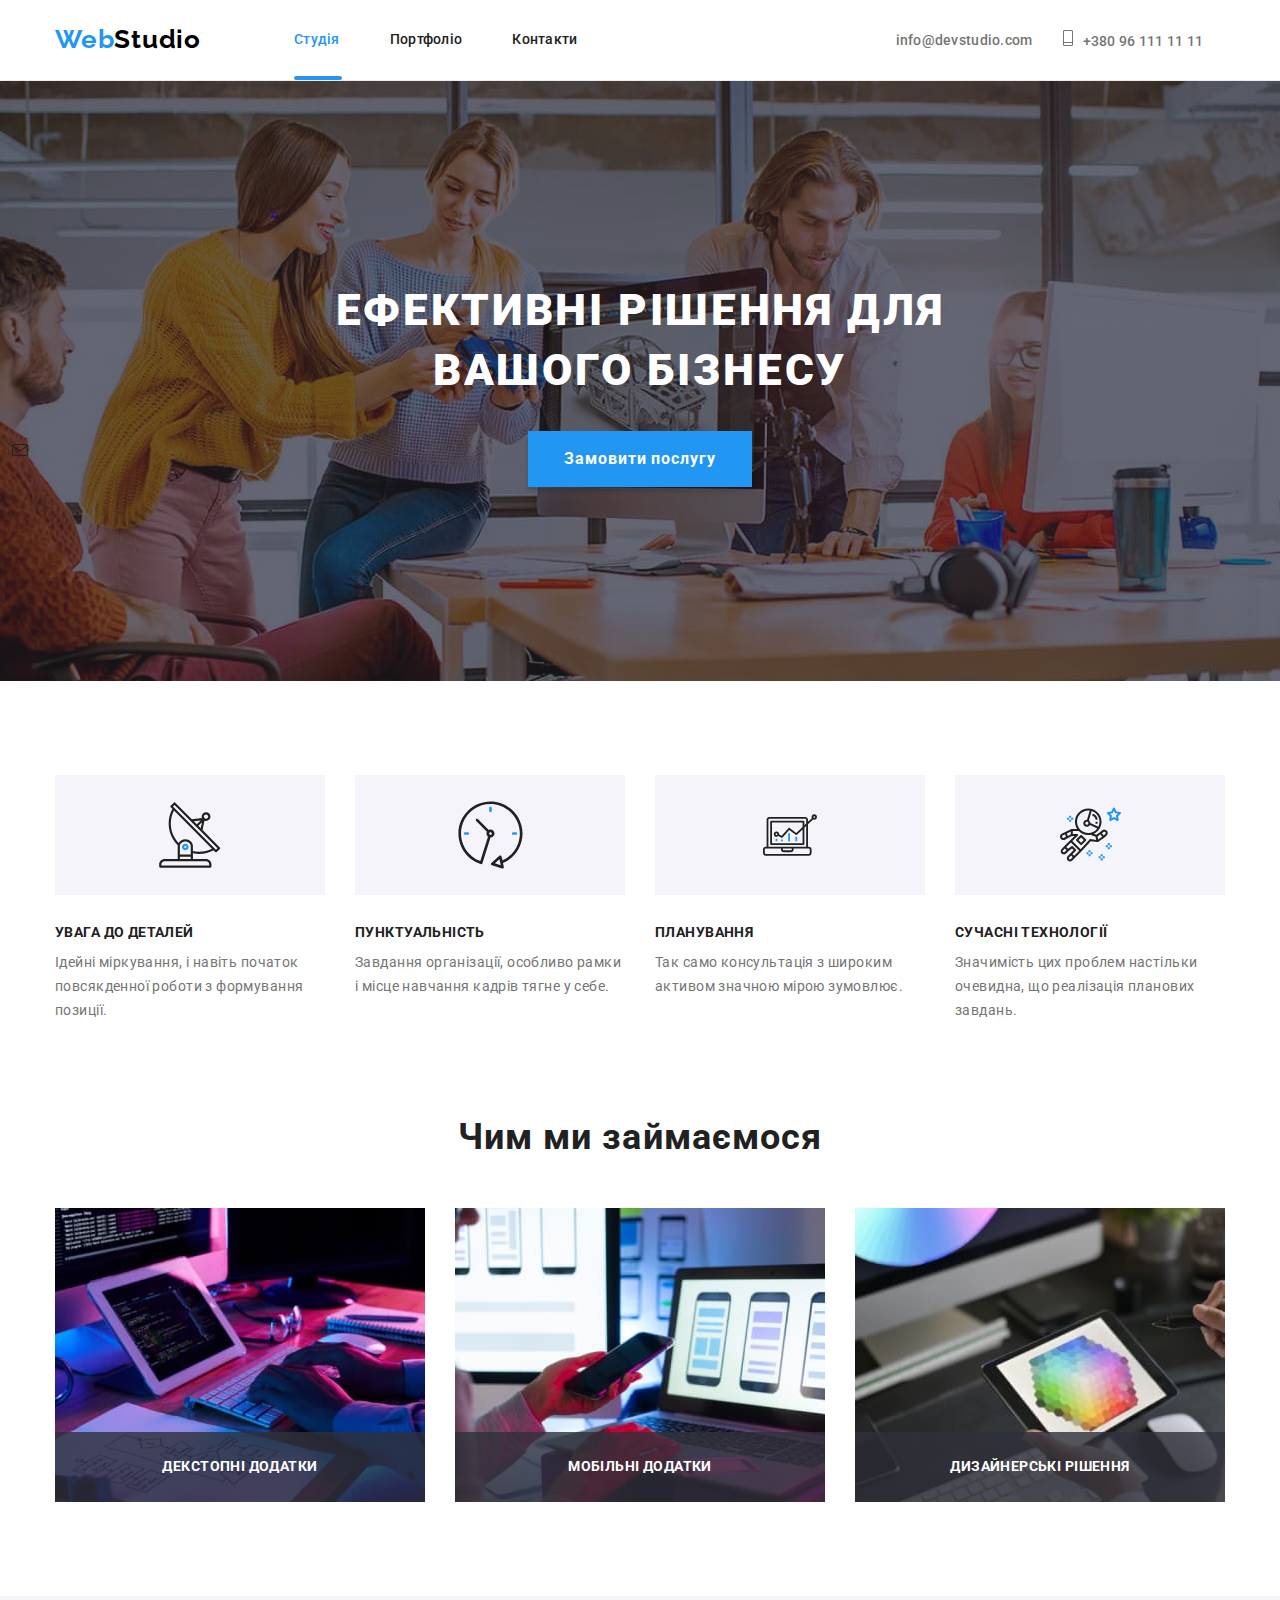
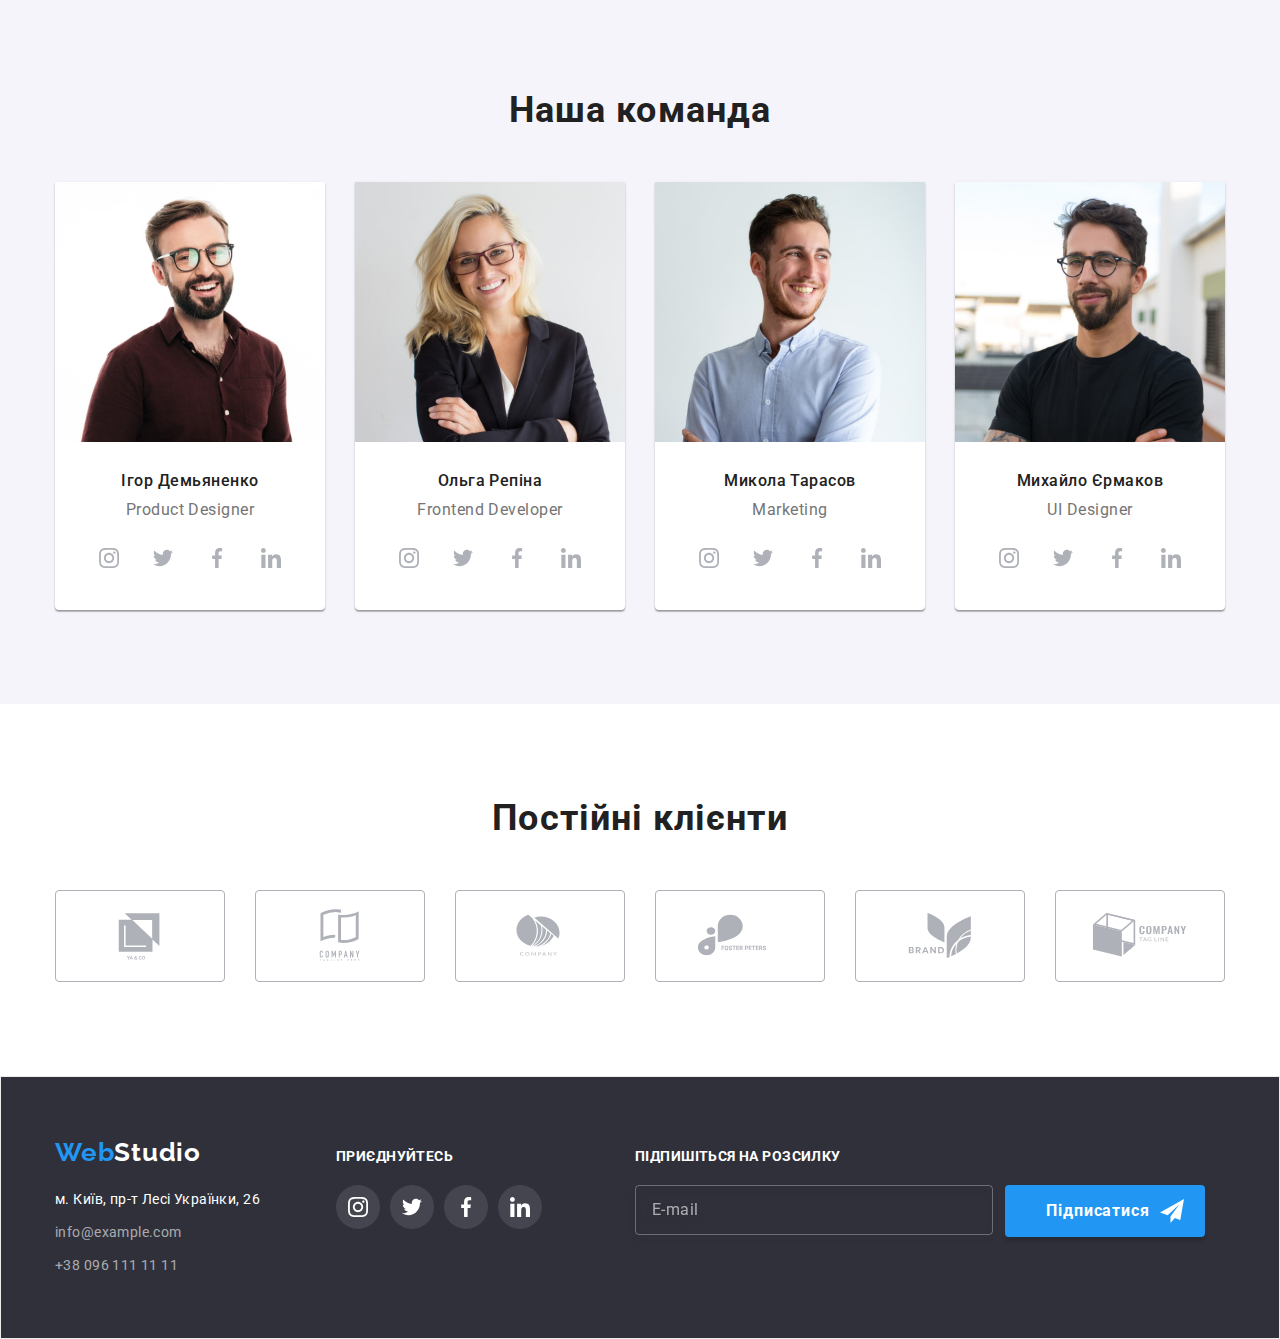
==== index.html @ 7e5fe86b "add" ====
<!DOCTYPE html>
<html lang="uk">
<head>
    <meta charset="UTF-8">
    <meta http-equiv="X-UA-Compatible" content="IE=edge">
    <meta name="viewport" content="width=>, initial-scale=1.0">
    <title>WebStudio</title>
    <link rel="preconnect" href="https://fonts.googleapis.com">
<link rel="preconnect" href="https://fonts.gstatic.com" crossorigin>
<link href="https://fonts.googleapis.com/css2?family=Raleway:wght@700&family=Roboto:wght@400;500;700;900&display=swap" rel="stylesheet">
<link rel="stylesheet" href="https://cdnjs.cloudflare.com/ajax/libs/modern-normalize/1.1.0/modern-normalize.min.css" />
<link rel="stylesheet" href="./css/styles.css" />
    
</head>
<body>
    <header class="page-header"> 
<div class="container flex">
    <nav class="header-nav">
<a class="logo link" href="" target="_blank" title="Головна сторінка"><span class="logo-type">Web</span>Studio</a>
 <ul class="site-nav list">
     <li class="site-nav-item "><a class="element link current up-text" href="./index.html">Студія</a></li>
     <li class="site-nav-item"><a class="menu-link link" href="./portfolio.html">Портфоліо</a></li>
     <li><a class="menu-item link" href="./contacts.html">Контакти</a></li>
 </ul>
 </nav>
 <ul class="auth-nav flex list">
<li><a class="e-mail link" href="malito:info@devstudio.com"><svg class="email-icon" width="16px" height="12px"><use href="./images/icons.svg#icon-envelope"></use></svg>info@devstudio.com</a></li>
<li><a class="tel link" href="+380961111111"><svg class="tel-icon" width="10px" height="16px"><use href="./images/icons.svg#icon-tel"></use></svg>+380 96 111 11 11</a></li>
 </ul>
 </div>
</header>
<main> 
    <section class="hero section">
    <div class="container">
        <h1 class="hero-title">Ефективні рішення для <br>вашого бізнесу</h1>
    <button data-modal-open class="hero-btn list" type="button" > Замовити послугу</button>
    </div>
</section>
<section class="section">
    <div class="container">
    <h2 class="visually-hidden">Переваги</h2>
<ul class="benefits list">
    <li class="benefits-item">
        <div class="box-icon"> 
            <svg class="antenna-icon" width="65.32px" height="70px"><use href="./images/icons.svg#icon-antenna"></use></svg>
        </div>
        <h3 class="list-title">Увага до деталей</h3>
        <p class="list-item">Ідейні міркування, і навіть початок повсякденної роботи з формування позиції.</p>
    </li>
    <li class="benefits-item">
        <div class="box-icon">
            <svg class="clock-icon" width="67px" height="70px"><use href="./images/icons.svg#icon-clock"></use></svg>
        </div>
        <h3 class="list-title">Пунктуальність</h3> 
        <p  class="list-item">Завдання організації, особливо рамки і місце навчання кадрів тягне у себе.</p>
    </li>
    <li class="benefits-item">
        <div class="box-icon">
            <svg class="diagram-icon" width="70px" height="54px"><use href="./images/icons.svg#icon-diagram"></use></svg>
        </div>
        <h3 class="list-title">Планування</h3>
        <p  class="list-item">Так само консультація з широким активом значною мірою зумовлює.</p>
    </li>
    <li class="benefits-item"> 
        <div class="box-icon">
            <svg class="icon-astronaut" width="71px" height="61px" ><use href="./images/icons.svg#icon-astronaut"></use></svg>
        </div>
        <h3 class="list-title">Сучасні технології</h3>
        <p  class="list-item">Значимість цих проблем настільки очевидна, що реалізація планових завдань.</p>
    </li>
</ul>
    </div>
</section>
<section class="section padding">
    <div class="container">
    <h2 class="photo-title">Чим ми займаємося</h2>
    <ul class="photo list">
           <li class="photo-item"><img  width="370" src="images/image1.jpg" alt="Робочий стіл" height="294">
        <div class="photo-box"><p class="photo-text">ДЕКСТОПНІ ДОДАТКИ</p></div>
        </li>
           <li class="photo-item"><img  width="370" src="images/image2.jpg" alt="Робочий стіл" height="294">
        <div class="photo-box"><p class="photo-text">МОБІЛЬНІ ДОДАТКИ</p></div>
        </li> 
           <li class="photo-item"><img  width="370" src="images/image3.jpg" alt="Робочий стіл" height="294">
        <div class="photo-box"><p class="photo-text">ДИЗАЙНЕРСЬКІ РІШЕННЯ</p></div>
        </li>
    </ul>
    </div>
</section>
<section class="section workers">
    <div class="container ">
  <h2 class="section-title">Наша команда</h2>
  <ul class="workers list">
   <li class="team-item">
        <div class="team"><img src="images/worker1.jpg" alt="Наш працівник" width="270" height="260">
        <div class="about-workers"><h3 class="item-title">Ігор Демьяненко</h3>
        <p class="item-text">Product Designer</p>
        <ul class="workers-soc list">
            <li><a href="" class="worker-link link"><svg class="worker-icon" width="20px" height="20px">
                <use href="./images/icons.svg#icon-instagram"></use></svg></a></li>
            <li><a href="" class="worker-link link"> <svg class="worker-icon" width="20px" height="20px">
                <use href="./images/icons.svg#icon-twitter"></use></svg></a></li>
            <li><a href="" class="worker-link link"><svg class="worker-icon" width="20px" height="20px"><use href="./images/icons.svg#icon-facebook"></use></svg></a></li>
            <li><a href="" class="worker-link link"><svg class="worker-icon" width="20px" height="20px">
                <use href="./images/icons.svg#icon-linkedin"></use></svg></a></li>
        </ul>
    </div>
    </div>
    </li>
    <li class="team-item"><div class="team">
        <img src="images/worker2.jpg" alt="Наш працівник" width="270" height="260">
        <div class="about-workers"><h3 class="item-title">Ольга Репіна</h3>
        <p class="item-text">Frontend Developer</p>
         <ul class="workers-soc list ">
            <li><a href="" class="worker-link link"><svg class="worker-icon" width="20px" height="20px"><use href="./images/icons.svg#icon-instagram"></use></svg></a></li>
            <li><a href="" class="worker-link link"><svg class="worker-icon" width="20px" height="20px"><use href="./images/icons.svg#icon-twitter"></use></svg></a></li>
            <li><a href="" class="worker-link link"> <svg class="worker-icon" width="20px" height="20px">
                <use href="./images/icons.svg#icon-facebook"></use></svg></a></li>
            <li><a href="" class="worker-link link"><svg class="worker-icon" width="20px" height="20px"><use href="./images/icons.svg#icon-linkedin"></use></svg></a></li>
         </ul>
     </div>
    </div>
    </li>
    <li class="team-item"><div class="team">
        <img src="images/worker3.jpg" alt="Наш працівник" width="270" height="260">
       <div class="about-workers"><h3 class="item-title">Микола Тарасов</h3>
        <p class="item-text">Marketing</p>
        <ul class="workers-soc list">
            <li><a href="" class="worker-link link"><svg class="worker-icon" width="20px" height="20px">
                <use href="./images/icons.svg#icon-instagram"></use></svg></a></li>
            <li><a href="" class="worker-link link"> <svg class="worker-icon" width="20px" height="20px">
                <use href="./images/icons.svg#icon-twitter"></use></svg></a></li>
            <li><a href="" class="worker-link link"> <svg class="worker-icon" width="20px" height="20px">
                <use href="./images/icons.svg#icon-facebook"></use></svg></a></li>
            <li><a href=""  class="worker-link link"><svg class="worker-icon" width="20px" height="20px">
                <use href="./images/icons.svg#icon-linkedin"></use></svg></a></li>
        </ul>
      </div>
    </div>
    </li>
    <li class="team-item"><div class="team">
        <img src="images/worker4.jpg" alt="Наш працівник" width="270" height="260">
       <div class="about-workers"><h3 class="item-title">Михайло Єрмаков</h3>
        <p class="item-text">UI Designer</p>
        <ul class="workers-soc list">
            <li><a href="" class="worker-link link"><svg class="worker-icon" width="20px" height="20px">
                <use href="./images/icons.svg#icon-instagram"></use></svg></a></li>
            <li><a href="" class="worker-link link"> <svg class="worker-icon" width="20px" height="20px">
                <use href="./images/icons.svg#icon-twitter"></use></svg></a></li>
            <li><a href="" class="worker-link link"><svg class="worker-icon" width="20px" height="20px">
                <use href="./images/icons.svg#icon-facebook"></use></svg></a></li>
            <li><a href="" class="worker-link link"><svg class="worker-icon" width="20px" height="20px">
                <use href="./images/icons.svg#icon-linkedin"></use></svg></a></li>
        </ul>
     </div>
    </div>
    </li>
  </ul>
    </div>
</section>
<section class="section">
    <div class="container">
<h2 class="section-title">Постійні клієнти</h2>
<ul class="clients list">
    <li class="clients-box"><a class="clients-link" href=""><svg class="clients-icon" width="106px" height="60px"><use href="./images/icons.svg#icon-company1"></use></svg></a></li>
    <li class="clients-box"><a class="clients-link" href=""><svg class="clients-icon" width="106px" height="60px"><use href="./images/icons.svg#icon-company2"></use></svg></a></li>
    <li class="clients-box"><a class="clients-link" href=""><svg class="clients-icon" width="106px" height="60px"><use href="./images/icons.svg#icon-company3"></use></svg></a></li>
    <li class="clients-box"><a class="clients-link" href=""><svg class="clients-icon" width="106px" height="60px"><use href="./images/icons.svg#icon-company4"></use></svg></a></li>
    <li class="clients-box"><a class="clients-link" href=""><svg class="clients-icon" width="106px" height="60px"><use href="./images/icons.svg#icon-company5"></use></svg></a></li>
    <li class="clients-box"><a class="clients-link" href=""><svg class="clients-icon" width="106px" height="60px"><use href="./images/icons.svg#icon-company6"></use></svg></a></li>
</ul>
    </div>
</section>
</main>
<footer class="sidebar"><div class="footer-box flex container">
    <div class=" box">
       <a class="footer-logo link" href="" title="Головна сторінка" ><span class="logo-part">Web</span>Studio</a>
        <address>
        <ul class="list">
            <li><a class="adress link" href="https://bit.ly/3pXMvUd" target="_blank" rel="noopener noreferrer">м. Київ, пр-т Лесі Українки, 26</a></li>
            <li><a class=" e-mail-footer link" href="mailto:info@devstudio.com">info@example.com</a> </li>
            <li><a class="tel-footer link" href="tel:+380961111111">+38 096 111 11 11</a> </li>
        </ul>
        </address>
</div>
<div class="soc-box">
  <h3 class="footer-title">ПРИЄДНУЙТЕСЬ</h3>
  <ul class="footer-soc list link" >
    <li>
        <a href="" class="soc-link">
            <svg class="soc-icon" width="20px" height="20px">
                <use href="./images/icons.svg#icon-instagram"></use>
            </svg>
        </a>
    </li>
    <li>
        <a href="" class="soc-link">
            <svg class="soc-icon" width="20px" height="20px">
                <use href="./images/icons.svg#icon-twitter"></use>
            </svg>
        </a>
    </li>
    <li>
        <a href="" class="soc-link">
            <svg class="soc-icon" width="20px" height="20px">
                <use href="./images/icons.svg#icon-facebook"></use>
            </svg>
        </a>
    </li>
    <li>
        <a href="" class="soc-link">
            <svg class="soc-icon" width="20px" height="20px">
                <use href="./images/icons.svg#icon-linkedin"></use>
            </svg>
        </a>
    </li>
  </ul>
</div>
<div class="form-wrap">
    <h3 class="footer-title">
        ПІДПИШІТЬСЯ НА РОЗСИЛКУ</h3>
<form class="form-email"  autocomplete="off">
 <input type="email" class="input-email" name="email" placeholder="E-mail"/>
 <button type="submit" class="submit-btn">
       Підписатися
    <svg class="icon-send" width="24px" height="24px" >
        <use href="./images/icons.svg#icon-send"></use>
    </svg>
 </button>
</form>
</div>
</div>
</footer>
    <div class="backdrop is-hidden" data-modal>
    <div class="modal">
        <button  type="button" class="close-btn" data-modal-close>
            <svg class="close-icon" width="11px" height="11px">
                <use href="./images/icons.svg#icon-vector"></use>
            </svg>
        </button>
        <div class="modal-wrap">
      <h3 class="modal-title">Залиште свої дані, ми вам передзвонимо</h3>
      <form class="modal-form" autocomplete="off">
       <div class="modal-field">
        <label 
         for="name" 
         class="form-text">Ім'я</label>
         <div class="input-wrap">
        <input 
         class="input-item" 
         type="text" 
         name="name" 
         id="name"/>
        <svg class="person-icon" width="18px" height="18px"><use href="./images/icons.svg#icon-person"></use></svg>
        </div>
    </div>

        <div class="modal-field">
        <label 
         for="tel" 
         class="form-text">Телефон</label>
        <div class="input-wrap">
        <input 
         class="input-item" 
         type="tel" 
         name="tel" 
         id="tel"/>
        <svg class="phone-icon" width="18px" height="18px">
            <use href="./images/icons.svg#icon-phone"></use>
        </svg>
        </div>
        </div>

        <div class="modal-field">
            <label for="email" class="form-text">Пошта</label>
            <div class="input-wrap">
                <input class="input-item" type="email" name="email" id="email"/>
            <svg class="email-icon" width="18px" height="18px">
                <use href="./images/icons.svg#icon-email"></use></svg></div>
            </div>
        <div class="modal-coment"><label class="form-text">Коментар<textarea  class="feedback" name="feedback" rows="10" placeholder="Введіть текст"></textarea></label></div>
       <div class="check-wrap">
        <input 
        type="checkbox" 
        name="policy" 
        id="policy" 
        class="checkbox visually-hidden" 
        value="true"/>
        <label 
        for="policy"
        class="policy-text"><span><svg class="check-icon" width="13px" height="10px"><use href="./images/icons.svg#icon-check"></use></svg></span>
        Погоджуюся з розсилкою та приймаю &nbsp;<a href="" class="check-ancor">Умови договору</a> 
        </label>
       </div>
       <div class="submit-wrap">
        <button type="submit" class="form-btn">Відправити</button></div>
    </form>
    </div>
    </div>
</div>
<script src="./js/modal.js"></script>
</body>
</html>
---- css/styles.css ----
:root {
    --first-title-color:#212121;
    --second-title-color: #FFFFFF;;
    --first-text-color: #757575;
    --second-text-color:rgba(255, 255, 255, 0.6);
    --first-btn-color: #212121;
    --second-btn-color: #FFFFFF;
    --accent-color: #2196F3;
    --first-background-color:#F5F4FA;
    --second-background-color:#2F303A;
    --card-set-gap: 30px;
    --soc-icon-color:#AFB1B8;
    --timing-function:cubic-bezier(0.4, 0, 0.2, 1);
}

p,
h1,
h2,
h3,
h4,
h5,
h6 {
    margin: 0;
}

ul {
    margin: 0;
    padding-left: 0;
}

body {
font-family: 'Roboto', sans-serif;
color:var(--first-text-color) ;
}  

img {
    display: block;
    max-width: 100%;
    height: auto;
}
 
.list {
    list-style: none;
}

.link {
    text-decoration: none;
}

.visually-hidden {
    position: absolute;
    width: 1px;
    height: 1px;
    margin: -1px;
    border: 0;
    padding: 0;
    white-space: nowrap;
    clip-path: inset(100%);
    clip: rect(0 0 0 0);
    overflow: hidden;
}

.container {
    max-width: 1200px;
    margin-right: auto;
    margin-left: auto;
    padding-right: 15px;
    padding-left: 15px;
}
 
.section {
    padding-top: 94px;
    padding-bottom: 94px;
}

.page-header {
    align-items: center;
    border-bottom: 1px solid #ECECEC;
}

.logo-type {
    font-family: 'Raleway' , sans-serif;
    font-weight: 700;
    font-size: 26px;
    line-height: 1.2;
    letter-spacing: 0.03em;
    color: var(--accent-color);

    margin-top: 24px;
    margin-bottom: 25px;
    width: 45px;
}
 
.logo {
    font-family: 'Raleway', sans-serif;
    font-weight: 700;
    font-size: 26px;
    line-height: 1.2;
    letter-spacing: 0.03em;
    color: #000000;

    margin-right: 93px;
}

.site-nav-item {
    margin-right: 50px;
    position: relative;
    transition: color 250ms var(--timing-function);
}

.menu-link, .element {
    font-weight: 500;
    font-size: 14px;
    line-height: 1.14;
    letter-spacing: 0.02em;
    color: var(--first-title-color);

    padding-top: 32px;
    padding-bottom: 32px;
    display: block;
} 

.menu-item {
    font-weight: 500;
    font-size: 14px;
    line-height: 1.14;
    letter-spacing: 0.02em;
    color: var(--first-title-color);
    
    padding-top: 32px;
    padding-bottom: 32px;
    display: block;

    transition: color 250ms var(--timing-function);
}
   
.up-text::after{
    content: '';
    display: block;
    width: 48px;
    height: 4px;
    background-color: var(--accent-color);
    border-radius: 2px;

    position: absolute;
    left: 0;
    bottom: 0;
}

.under-text::after {
    content: '';
    display: block;
    width: 78px;
    height: 4px;
    background-color: var(--accent-color);
    border-radius: 2px;

    position: absolute;
    left: 0;
    bottom: 0;
}

.flex, .header-nav {
   display: flex;
   align-items: center;
}

.tel {
    padding-top: 32px;
    padding-bottom: 32px;
    margin-left: 30px;
    transition: color 250ms var(--timing-function);
}

.e-mail {
    margin-left: 318px;
    padding-top: 32px;
    padding-bottom: 32px;
    transition: color 250ms var(--timing-function);
}

.email-icon, .tel-icon {
    fill: currentColor;
    margin-right: 10px;
    background-position: center;
    background-size: contain;
    transition: color 250ms var(--timing-function);
}

.element:hover,  .menu-link:hover, .menu-item:hover, .tel:hover, .e-mail:hover, .adress:hover, .button-item:hover, .e-mail-footer:hover,
.tel-footer:hover, .email-icon:hover, .tel-icon:hover {
    color: var(--accent-color);
}

.current {
    color: var(--accent-color);
}

.hero-btn:hover, .hero-btn:focus{
    background-color: #188CE8;
    color: var(--second-btn-color);
}

.element:focus,
.menu-link:focus, .menu-item:focus,
.tel:focus,
.e-mail:focus,
.adress:focus,
.e-mail-footer:focus, .tel-footer:focus, .email-icon:focus, .tel-icon:focus
{
    color: var(--accent-color);
}

.tel, .e-mail {
   font-style: normal;
   font-weight: 500;
   font-size: 14px;
   line-height: 1.14;
   letter-spacing: 0.02em;
   color: var(--first-text-color);
}

.hero {
    text-align: center;
    align-items: center;
    padding-top: 200px;
    padding-bottom: 200px;

    max-width: 1600px;
    height: 600px;
    margin-right: auto;
    margin-left: auto;

    background-color: rgba(47, 48, 58, 0.4);
    background-image: linear-gradient(rgba(47, 48, 58, 0.4), rgba(47, 48, 58, 0.4)), 
     url(../images/hero-image.jpg);
    max-width: 1600px;
    height: 600px;
    background-repeat: no-repeat;
    block-size: cover;
    background-position: center;
}

.hero-title { 
    font-weight: 900;
    font-size: 44px;
    line-height: 1.36;
    letter-spacing: 0.06em;
    text-transform: uppercase;
    color: var(--second-title-color);

    margin-top: 0;
    margin-bottom: 30px;
    margin-right: 0;
}

.hero-btn {
    font-family: inherit;
    background: var(--accent-color);
    font-weight: 700;
    font-size: 16px;
    line-height: 1.8;
    color: var(--second-btn-color);
    cursor: pointer;
    letter-spacing: 0.06em;

   border: 4px solid transparent;
   padding: 10px 32px;
   display: inline-block;
   min-width: 216px;
   min-height: 50px;
   box-shadow: 0px 4px 4px rgba(0, 0, 0, 0.15);

    transition:background-color, color 250ms var(--timing-function);
}   

.box-icon {
    width: 270px;
    height: 120px;
    background-color: var(--first-background-color);
    margin-bottom: 30px;
    display: flex;
    justify-content: center;
    align-items: center;
}

.list-title {
    font-weight: 700;
    font-size: 14px;
    line-height: 1.14;
    letter-spacing: 0.03em;
    text-transform: uppercase;
    color: var(--first-title-color);

    margin-bottom: 10px;
}

.list-item {
    font-size: 14px;
    line-height: 1.71;
    letter-spacing: 0.03em;
}

.photo-title, .section-title {
    font-weight: 700;
    font-size: 36px;
    line-height: 1.16;
    letter-spacing: 0.03em;
    color: var(--first-title-color);

    margin-bottom: 50px;
    text-align: center;
} 

.photo-item {
    position: relative;
}

.photo-text {
    font-weight: 700;
    font-size: 14px;
    line-height: 1.14;
    text-align: center;
    letter-spacing: 0.03em;
    text-transform: uppercase;
    color: var(--second-title-color);
}
 
.photo-box {
    background-color: #2F303A;
    background: linear-gradient(rgba(47, 48, 58, 0.8), rgba(47, 48, 58, 0.8));
    width: 370px;
    height: 70px;
    
    display: flex;
    align-items: center;
    justify-content: center;

    position: absolute;
    bottom: 0;
    left: 0;
}

.padding {
    padding-top: 0;
}

.benefits, .photo, .workers, .site-nav{
    display: flex;
}

.benefits-item {
    margin-right: 30px;
}
 
.photo {
    gap: 30px;
}

.team {
  width: 270px;
  background-color: var(--second-title-color);  
  box-shadow: 0px 1px 3px rgba(0, 0, 0, 0.12), 0px 1px 1px rgba(0, 0, 0, 0.14), 0px 2px 1px rgba(0, 0, 0, 0.2);
  border-radius: 0px 0px 4px 4px;
}

.item-title {
    font-weight: 500;
    font-size: 16px;
    line-height: 1.18;
    letter-spacing: 0.03em;
    text-align: center;
    color: var(--first-title-color);

    margin-bottom: 10px;
}

.item-text {
    font-size: 16px;
   line-height: 1.18;
   letter-spacing: 0.03em;
   text-align: center;
   color: var(--first-text-color);
}

.about-workers {
    padding-top: 30px;
    padding-bottom: 30px;
}

.workers {
    background-color: var(--first-background-color);
    gap: 30px;
}

.workers-soc {
 display: flex;
 justify-content: center;
 gap: 10px;

 margin-top: 16px;
}

.worker-link {
    width: 44px;
    height: 44px;
    border-radius: 50%;
    display: flex;
    justify-content: center;
    align-items: center;

    transition: background-color 250ms var(--timing-function);
}

.worker-link:hover, .worker-link:focus{
    background-color: var(--accent-color)
}

.worker-link:hover .worker-icon, .worker-link:focus .worker-icon {
    fill: var(--second-title-color);
}

.worker-icon {
    fill: var(--soc-icon-color);
    transition: fill 250ms var(--timing-function);
}

.clients {
    display: flex;
    gap: 30px;
}

.clients-link {
    width: 170px;
    height: 92px;
    border: 1px solid #AFB1B8;
    border-radius: 4px;
    display: flex;
    justify-content: center;
    align-items: center;

    transition: background-color, border 250ms var(--timing-function);
}

.clients-icon {
    fill: var(--soc-icon-color);
    transition: fill 250ms var(--timing-function);
}  

.clients-link:hover, .clients-link:focus {
    border: 1px solid  var(--accent-color);
    background-color: #fff;
}

.clients-link:hover .clients-icon,
.clients-link:focus .clients-icon {
    fill: var(--accent-color);
}

.sidebar {
    background: #2F303A;
    border: 1px solid #ECECEC;
    align-items: center;

    padding-top: 60px;
    padding-bottom: 60px;
}

.footer-logo {
    font-family: 'Raleway', sans-serif;
    font-weight: 700;
    font-size: 26px;
    line-height: 1.2;
    letter-spacing: 0.03em;
    color: var(--second-title-color);
}

.e-mail-footer,
.tel-footer {
    font-style: normal;
    font-size: 14px;
    line-height: 1.71;
    letter-spacing: 0.03em;
    color: rgba(255, 255, 255, 0.6);

    display: block;
    min-height: 21px;

    transition: color 250ms var(--timing-function);
}

.logo-part {
    color: var(--accent-color);
}

.e-mail-footer {
    margin-bottom: 9px;
}

.adress {
    font-style: normal;
    font-size: 14px;
    line-height: 1.71;
    letter-spacing: 0.03em;
    color: var(--second-title-color);

    display: block;
    min-width: 211px;
    min-height: 21px;
    margin-top: 20px;
    margin-bottom: 9px;

    transition: color 250ms var(--timing-function);
}

.footer-title {
    font-weight: 700;
    font-size: 14px;
    line-height: 1.14;
    letter-spacing: 0.03em;
    text-transform: uppercase;
    color: var(--second-title-color);

    margin-bottom: 20px;
}

.footer-soc {
    display: flex;
    gap: 10px;
}
  
.soc-link {
    width: 44px;
    height: 44px;
    border-radius: 50%;
    display: flex;
    justify-content: center;
    align-items: center;

    background-color: rgba(255, 255, 255, 0.1);

    transition: background-color 250ms var(--timing-function);
}

.soc-icon {
 fill: var(--second-title-color);
 transition: fill 250ms var(--timing-function);
}

.soc-link:hover, .soc-link:focus {
    background-color: var(--accent-color);
}

.form-wrap{
    margin-left: 93px;
}
 
.form-email {
    display: flex;
}

.icon-send{
 fill: var(--second-btn-color);
 margin-left: 10px;
}
 
.submit-btn {
    font-family: inherit;
    font-weight: 700;
    font-size: 16px;
    line-height: 1.87;
    letter-spacing: 0.06em;
    color: var(--second-btn-color);
    background-color: var(--accent-color);
    cursor: pointer;
    border: 1px solid transparent;
    border-radius: 4px;
    box-shadow: 0px 4px 4px rgba(0, 0, 0, 0.15);
    
    padding: 10px 8px 10px 28px;
    margin-left: 12px;
    min-width: 200px;
    min-height: 50px;
    display: flex;
    align-items: center; 
    justify-content: center;

    transition: background-color 250ms var(--timing-function);
}

.submit-btn:focus, .submit-btn:hover {
    background-color: #188CE8;
}

.input-email {
    width: 358px;
    height: 50px;
    border: 1px solid rgba(255, 255, 255, 0.3);
    filter: drop-shadow(0px 4px 4px rgba(0, 0, 0, 0.15));
    border-radius: 4px;
    padding: 15px 16px;
    background: transparent;
    color: #FFFFFF;
    resize: none;
}

.input-email::placeholder {
    font-size: 16px;
    line-height: 1.25;
    display: flex;
    align-items: center;
    letter-spacing: 0.03em;
    color: rgba(255, 255, 255, 0.6);
}

.modal-title {
    font-weight: 700;
    font-size: 20px;
    line-height: 1.15;
    text-align: center;
    letter-spacing: 0.03em;
    color: var(--first-title-color);

    margin-bottom: 12px;
}

.form-text {
    font-size: 12px;
    line-height: 1.16;
    letter-spacing: 0.01em;
    color: var(--first-text-color);
    margin-bottom: 8px;
}

.modal {
    padding: 40px;
}

.modal-field {
 margin-bottom: 10px;
}

.modal-coment {
    margin-bottom: 20px;
}

.feedback {
    resize: none;
    width: 448px;
    height: 120px;
    border: 1px solid rgba(33, 33, 33, 0.2);
    border-radius: 4px;
    padding: 12px 16px;
    outline: transparent;

    transition: border-color 250ms var(--timing-function);
}

.feedback::placeholder {
    font-size: 12px;
    line-height: 1.16;
    letter-spacing: 0.01em;
    color: rgba(117, 117, 117, 0.5);
}

.feedback:focus{
    border-color: var(--accent-color);
}

.input-item {
    height: 40px;
    width: 448px;
    border: 1px solid rgba(33, 33, 33, 0.2);
    border-radius: 4px;
    outline: transparent;
    padding-top: 12px;
    padding-left: 42px;
    padding-bottom: 12px;

    transition: border-color 250ms var(--timing-function);
}

.input-item:focus{
    border-color: var(--accent-color);
}

.input-item:focus + .person-icon, .input-item:focus+ .phone-icon, .input-item:focus + .email-icon{
    fill: var(--accent-color);
}

.input-wrap {
    position: relative;
}

.person-icon, .phone-icon, .email-icon{
    position: absolute;
    top:50%;
    transform: translateY(-50%);
    left: 12px;
    fill: var(--first-title-color);
 
    transition: fill 250ms var(--timing-function);
}

.check-wrap {
    margin-bottom: 30px;
}

.policy-text {
    font-size: 14px;
    line-height: 1.71;
    letter-spacing: 0.03em;
    color: var(--first-text-color);

    margin-left: 14px;
    display: flex;
    align-items: center;
}

.policy-text span {
    width: 16px;
    height: 15px;
    border: 2px solid var(--first-title-color);
    border-radius: 2px;
    margin-right: 9px;
    display: flex;
    justify-content: center;
    align-items: center;
}

.checkbox:checked + .policy-text span{
    background-color:var(--accent-color);
    border: none;
}

.checkbox:checked + .policy-text .check-icon{
    fill: var(--second-btn-color);
}

.check-ancor {
    color: var(--accent-color);
}
 
.check-icon {
    fill: transparent;
}

.form-btn {
    font-family: inherit;
    font-weight: 700;
    font-size: 16px;
    line-height: 1.87;
    letter-spacing: 0.06em;
    color: var(--second-btn-color);
    background-color: var(--accent-color);
    cursor: pointer;
    border: 1px solid transparent;
    border-radius: 4px;
    box-shadow: 0px 4px 4px rgba(0, 0, 0, 0.15);

    padding: 10px 52px;
    min-width: 200px;
    min-height: 50px;
    display: inline-block;

    transition: background-color 250ms var(--timing-function);
}

.form-btn:focus, .form-btn:hover {
    background: #188CE8;
}
 
.submit-wrap{
    display: flex;
    justify-content: center;
    align-items: center;
}

.box {
    margin-left: 0;
    margin-right: 0;
}  

.soc-box {
    margin-left: 70px;
}

.footer-box {
    display: flex;
    align-items: baseline;
}

.buttons {
    margin-bottom: 50px;
    display: flex;
    justify-content: center;
    gap: 8px;
}

.button-item {
    font-family: inherit;
    cursor: pointer;
    font-weight: 500;
    font-size: 16px;
    line-height: 1.62;
    text-align: center;
    letter-spacing: 0.03em;
    color: var(--first-btn-color);
    background-color: var(--first-background-color);

    border: 1px solid transparent;
    border-radius: 4px;
    padding: 6px 22px;
    min-height: 38px;

    transition: background-color, color, box-shadow 250ms var(--timing-function);
}

.button-item:focus, .button-item:hover {
    color: var(--second-btn-color);
    background-color: var(--accent-color);
    box-shadow: 0px 3px 1px rgba(0, 0, 0, 0.1), 0px 1px 2px rgba(0, 0, 0, 0.08), 0px 2px 2px rgba(0, 0, 0, 0.12);
}

.projects {
    display: flex;
    flex-wrap: wrap;
    row-gap: 30px;
    column-gap: 30px;
}

.projects li{
    flex-basis: calc((100% - 2*30px) / 3);
}
  
.project-wrap {
    position: relative;
    overflow: hidden;
}

.about-project {
    font-size: 18px;
    line-height: 1.55;
    letter-spacing: 0.03em;
    color: var(--second-title-color);

    background-color: var(--accent-color);
    background: linear-gradient(rgba(33, 150, 243, 0.9), rgba(33, 150, 243, 0.9));
    padding: 63px 24px 63px 24px;
    width: 100%;
    height: 100%;

    position: absolute;
    top: 0;
    left: 0;
    transform: translateY(100%);
    transition: transform 250ms var(--timing-function);
}
 
.project-item:hover .about-project{
    transform: translate(0%);
}

.flex-container {
    width: 370px;
    background: #FFFFFF;
    border: 1px solid #EEEEEE;
    border-top: none;

    padding-top: 20px;
    padding-bottom: 20px;
    padding-left: 24px;
}

.projects-title {
    font-weight: 700;
    font-size: 18px;
    line-height: 2.0;
    letter-spacing: 0.06em;
    color: var(--first-title-color);

    margin-bottom: 4px;
}

.projects-text {
 font-size: 16px;
 line-height: 1.87;
 letter-spacing: 0.03em;
 color: var(--first-text-color);
}

.project-item:hover, .project-item:focus {
    box-shadow: 0px 1px 1px rgba(0, 0, 0, 0.12), 0px 4px 4px rgba(0, 0, 0, 0.06), 1px 4px 6px rgba(0, 0, 0, 0.16);
}

.is-hidden {
    opacity: 0;
    visibility: hidden;
    pointer-events: none;
}

.backdrop {
    width: 100%;
    height: 100%;
    background-color:  rgba(0, 0, 0, 0.2);

    position: fixed;
    top: 0;
    transition: opacity 300ms var(--timing-function),visibility 300ms var(--timing-function) ;
}
  
.modal{
    width: 528px;
    min-height: 581px;
    background-color: var(--second-title-color);
    border-radius: 4px;
    box-shadow: 0px 1px 3px rgba(0, 0, 0, 0.12), 0px 1px 1px rgba(0, 0, 0, 0.14), 0px 2px 1px rgba(0, 0, 0, 0.2);
     
    position: absolute;
    top: 50%;
    left: 50%;
    transform: translate(-50%,-50%);
    transition: transform 250ms var(--timing-function);
}

.close-btn{
    position: absolute;
    top: 8px;
    right: 8px;
    width: 30px;
    height: 30px;
    padding: 0;
    background-color: #FFFFFF;
    border: 1px solid rgba(0, 0, 0, 0.1);
    border-radius: 50%;
    display: flex;
    align-items: center;
    justify-content: center;
    cursor: pointer;
}

.close-icon{
 fill: black;
 transition: fill 250ms var(--timing-function)
}
  
.close-btn:focus .close-icon, .close-btn:hover .close-icon{
    fill: var(--accent-color);
}
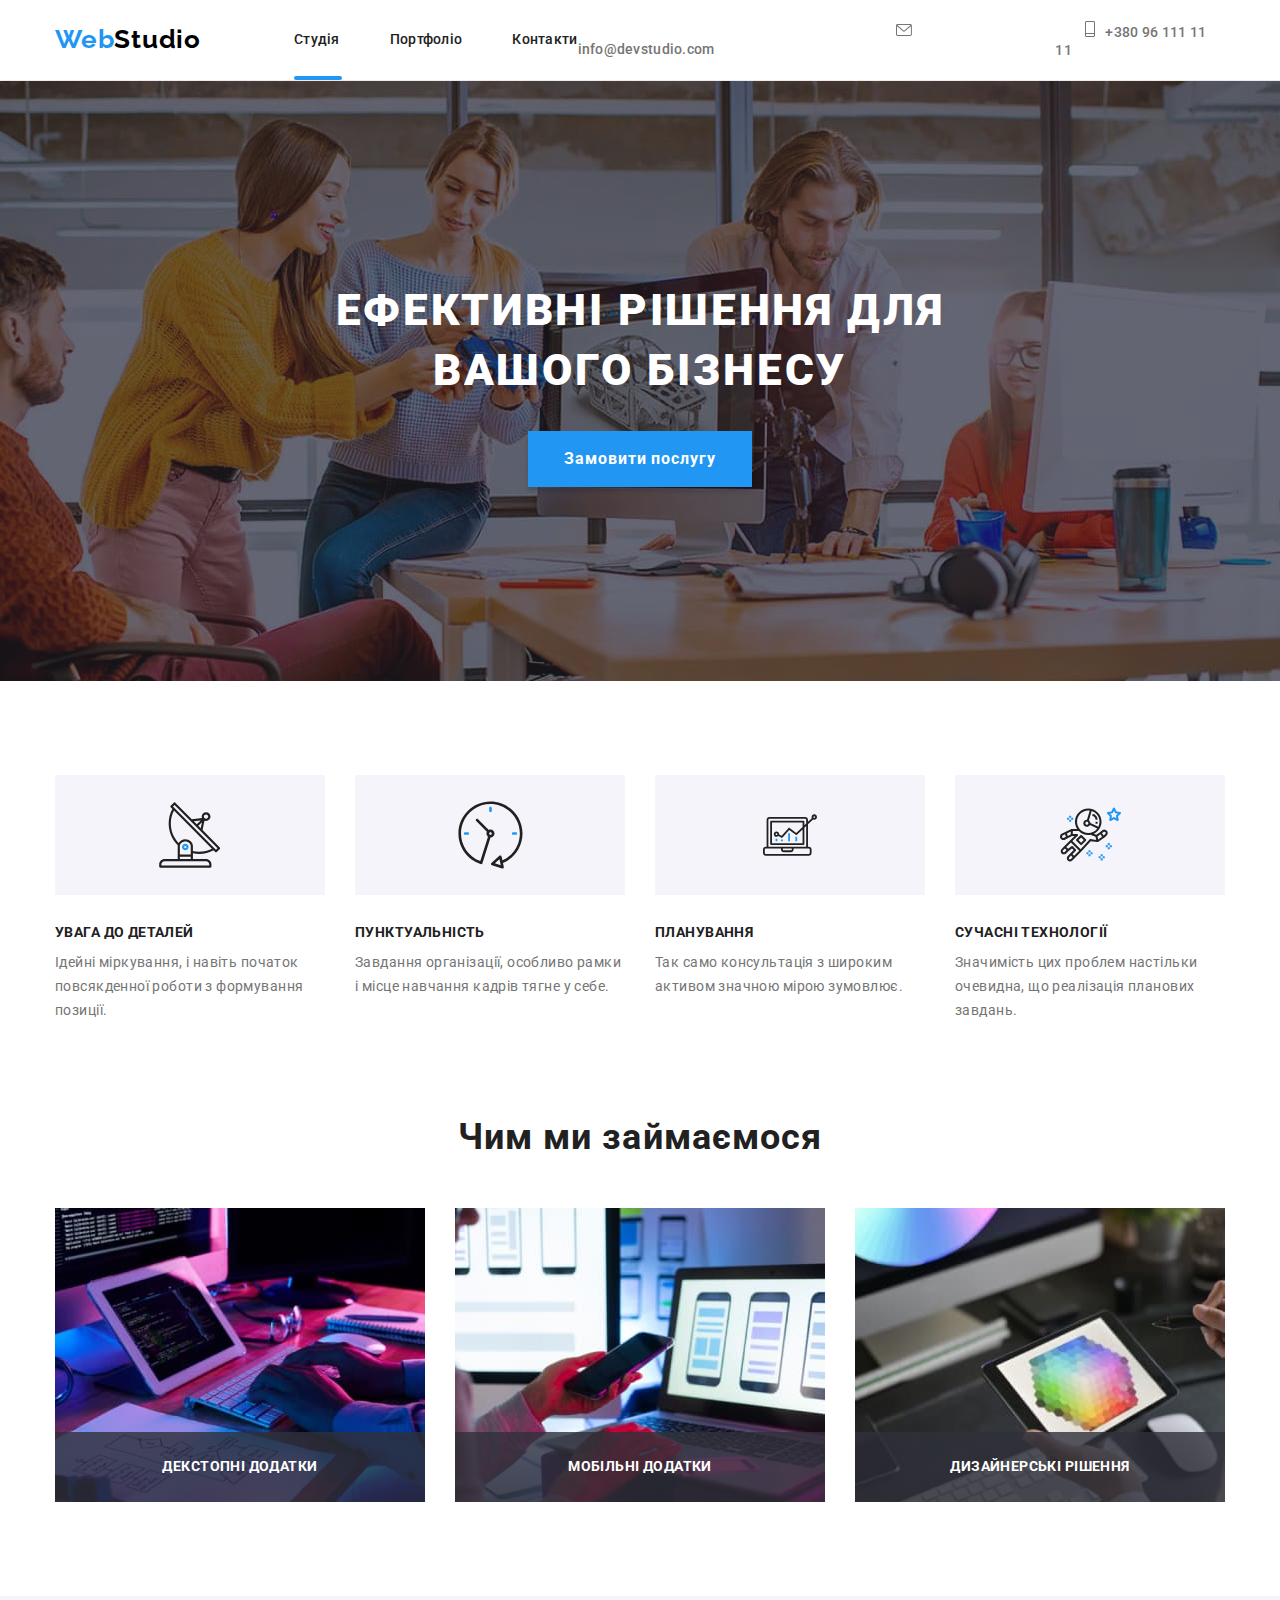
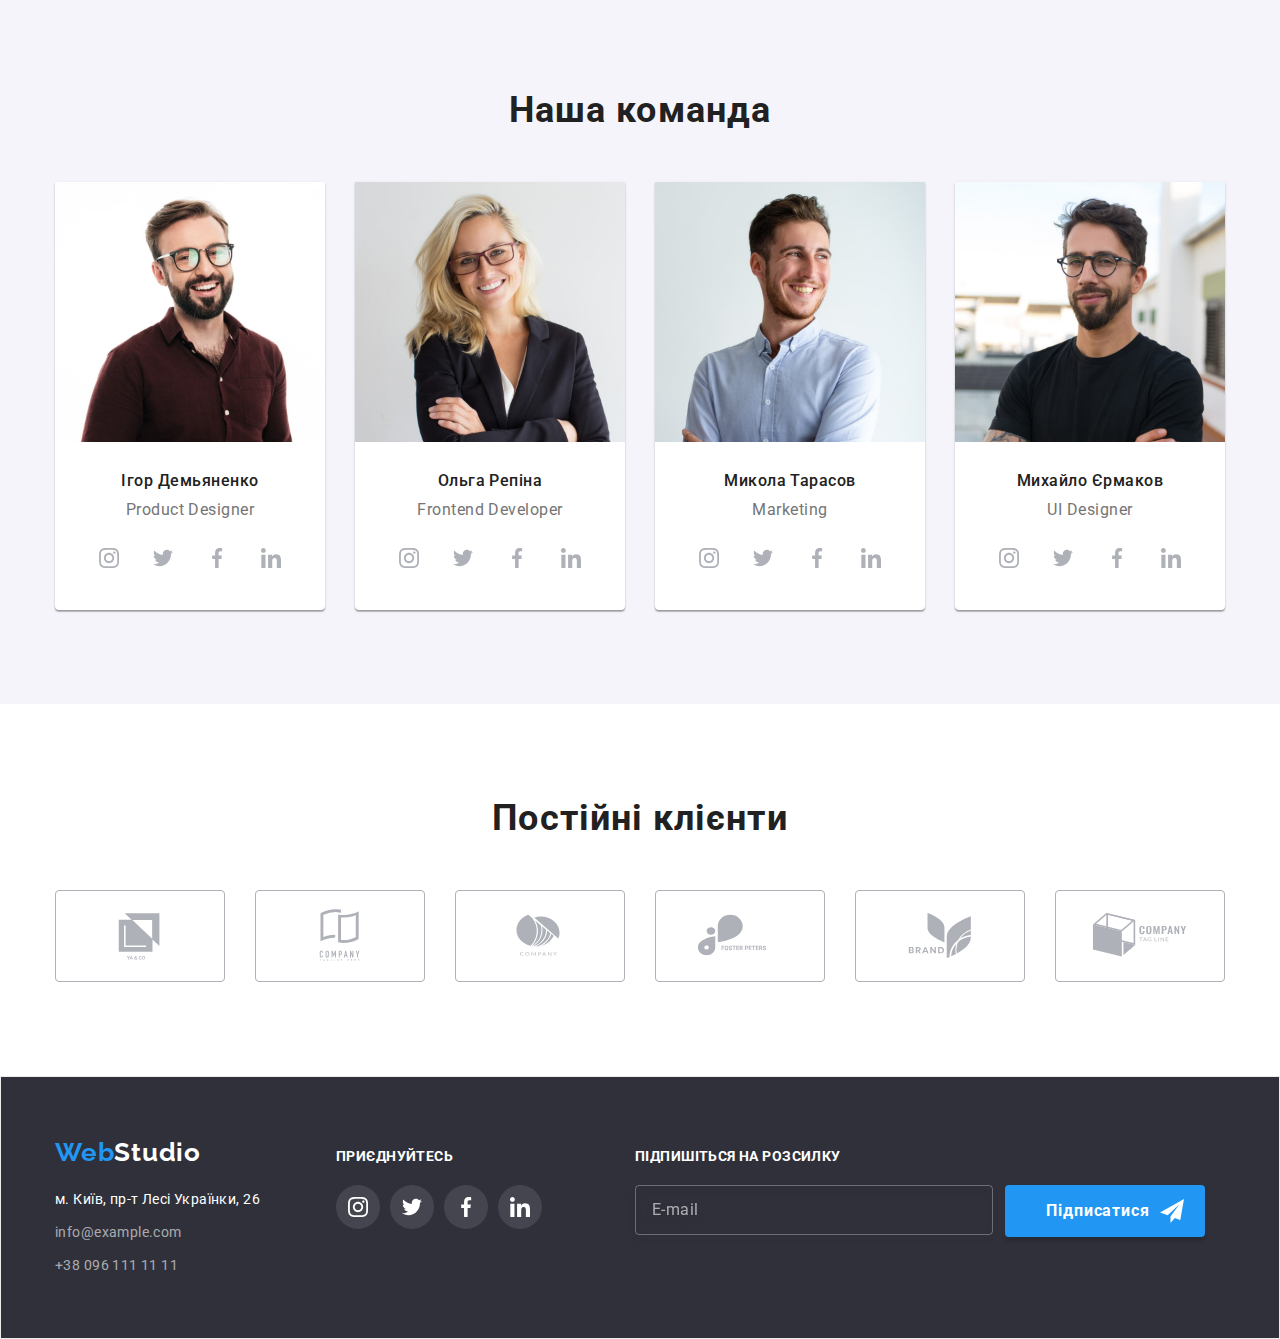
==== commit b863d3d5: "sass" ====
--- a/index.html
+++ b/index.html
@@ -8,148 +8,147 @@
     <link rel="preconnect" href="https://fonts.googleapis.com">
 <link rel="preconnect" href="https://fonts.gstatic.com" crossorigin>
 <link href="https://fonts.googleapis.com/css2?family=Raleway:wght@700&family=Roboto:wght@400;500;700;900&display=swap" rel="stylesheet">
-<link rel="stylesheet" href="https://cdnjs.cloudflare.com/ajax/libs/modern-normalize/1.1.0/modern-normalize.min.css" />
-<link rel="stylesheet" href="./css/styles.css" />
+<link rel="stylesheet" href="./css/main.min.css" />
     
 </head>
 <body>
-    <header class="page-header"> 
-<div class="container flex">
-    <nav class="header-nav">
-<a class="logo link" href="" target="_blank" title="Головна сторінка"><span class="logo-type">Web</span>Studio</a>
- <ul class="site-nav list">
-     <li class="site-nav-item "><a class="element link current up-text" href="./index.html">Студія</a></li>
-     <li class="site-nav-item"><a class="menu-link link" href="./portfolio.html">Портфоліо</a></li>
-     <li><a class="menu-item link" href="./contacts.html">Контакти</a></li>
+    <header class="header"> 
+<div class="container header-container">
+ <a class="logo link" href="" target="_blank" title="Головна сторінка"><span class="logo__text">Web</span>Studio</a>
+ <nav class="navigation">
+  <ul class="navigation__list ">
+     <li class="navigation__item "><a class="navigation__link current up-text" href="./index.html">Студія</a></li>
+     <li class="navigation__item"><a class="navigation__link" href="./portfolio.html">Портфоліо</a></li>
+     <li><a class="navigation__anchor" href="./contacts.html">Контакти</a></li>
  </ul>
  </nav>
- <ul class="auth-nav flex list">
-<li><a class="e-mail link" href="malito:info@devstudio.com"><svg class="email-icon" width="16px" height="12px"><use href="./images/icons.svg#icon-envelope"></use></svg>info@devstudio.com</a></li>
-<li><a class="tel link" href="+380961111111"><svg class="tel-icon" width="10px" height="16px"><use href="./images/icons.svg#icon-tel"></use></svg>+380 96 111 11 11</a></li>
+ <ul class="contacts flex">
+<li class="contacts__item"><a class="contacts__email" href="malito:info@devstudio.com"><svg class="contacts--email-icon" width="16px" height="12px"><use href="./images/icons.svg#icon-envelope"></use></svg>info@devstudio.com</a></li>
+<li class="contacts__item"><a class="contacts__tel" href="+380961111111"><svg class="contacts--tel-icon" width="10px" height="16px"><use href="./images/icons.svg#icon-tel"></use></svg>+380 96 111 11 11</a></li>
  </ul>
  </div>
 </header>
 <main> 
     <section class="hero section">
-    <div class="container">
-        <h1 class="hero-title">Ефективні рішення для <br>вашого бізнесу</h1>
-    <button data-modal-open class="hero-btn list" type="button" > Замовити послугу</button>
-    </div>
-</section>
-<section class="section">
-    <div class="container">
+    <div class="hero-container container">
+        <h1 class="hero__title">Ефективні рішення для <br>вашого бізнесу</h1>
+    <button data-modal-open class="hero__button" type="button" > Замовити послугу</button>
+    </div>
+</section>
+<section class="benefits section">
+    <div class="benefits-container container">
     <h2 class="visually-hidden">Переваги</h2>
-<ul class="benefits list">
-    <li class="benefits-item">
-        <div class="box-icon"> 
+<ul class="benefits__list">
+    <li class="benefits__item">
+        <div class="benefits__box-icon"> 
             <svg class="antenna-icon" width="65.32px" height="70px"><use href="./images/icons.svg#icon-antenna"></use></svg>
         </div>
-        <h3 class="list-title">Увага до деталей</h3>
-        <p class="list-item">Ідейні міркування, і навіть початок повсякденної роботи з формування позиції.</p>
-    </li>
-    <li class="benefits-item">
-        <div class="box-icon">
+        <h3 class="benefits__title">Увага до деталей</h3>
+        <p class="benefits__text">Ідейні міркування, і навіть початок повсякденної роботи з формування позиції.</p>
+    </li>
+    <li class="benefits__item">
+        <div class="benefits__box-icon">
             <svg class="clock-icon" width="67px" height="70px"><use href="./images/icons.svg#icon-clock"></use></svg>
         </div>
-        <h3 class="list-title">Пунктуальність</h3> 
-        <p  class="list-item">Завдання організації, особливо рамки і місце навчання кадрів тягне у себе.</p>
-    </li>
-    <li class="benefits-item">
-        <div class="box-icon">
+        <h3 class="benefits__title">Пунктуальність</h3> 
+        <p  class="benefits__text">Завдання організації, особливо рамки і місце навчання кадрів тягне у себе.</p>
+    </li>
+    <li class="benefits__item">
+        <div class="benefits__box-icon">
             <svg class="diagram-icon" width="70px" height="54px"><use href="./images/icons.svg#icon-diagram"></use></svg>
         </div>
-        <h3 class="list-title">Планування</h3>
-        <p  class="list-item">Так само консультація з широким активом значною мірою зумовлює.</p>
-    </li>
-    <li class="benefits-item"> 
-        <div class="box-icon">
+        <h3 class="benefits__title">Планування</h3>
+        <p  class="benefits__text">Так само консультація з широким активом значною мірою зумовлює.</p>
+    </li>
+    <li class="benefits__item"> 
+        <div class="benefits__box-icon">
             <svg class="icon-astronaut" width="71px" height="61px" ><use href="./images/icons.svg#icon-astronaut"></use></svg>
         </div>
-        <h3 class="list-title">Сучасні технології</h3>
-        <p  class="list-item">Значимість цих проблем настільки очевидна, що реалізація планових завдань.</p>
+        <h3 class="benefits__title">Сучасні технології</h3>
+        <p  class="benefits__text">Значимість цих проблем настільки очевидна, що реалізація планових завдань.</p>
     </li>
 </ul>
     </div>
 </section>
 <section class="section padding">
-    <div class="container">
-    <h2 class="photo-title">Чим ми займаємося</h2>
-    <ul class="photo list">
-           <li class="photo-item"><img  width="370" src="images/image1.jpg" alt="Робочий стіл" height="294">
-        <div class="photo-box"><p class="photo-text">ДЕКСТОПНІ ДОДАТКИ</p></div>
+    <div class="pictures container">
+    <h2 class="pictures__title">Чим ми займаємося</h2>
+    <ul class="pictures__list">
+           <li class="pictures__item"><img  width="370" src="images/image1.jpg" alt="Робочий стіл" height="294">
+        <div class="pictures__box"><p class="pictures__text">ДЕКСТОПНІ ДОДАТКИ</p></div>
         </li>
-           <li class="photo-item"><img  width="370" src="images/image2.jpg" alt="Робочий стіл" height="294">
-        <div class="photo-box"><p class="photo-text">МОБІЛЬНІ ДОДАТКИ</p></div>
+           <li class="pictures__item"><img  width="370" src="images/image2.jpg" alt="Робочий стіл" height="294">
+        <div class="pictures__box"><p class="pictures__text">МОБІЛЬНІ ДОДАТКИ</p></div>
         </li> 
-           <li class="photo-item"><img  width="370" src="images/image3.jpg" alt="Робочий стіл" height="294">
-        <div class="photo-box"><p class="photo-text">ДИЗАЙНЕРСЬКІ РІШЕННЯ</p></div>
+           <li class="pictures__item"><img  width="370" src="images/image3.jpg" alt="Робочий стіл" height="294">
+        <div class="pictures__box"><p class="pictures__text">ДИЗАЙНЕРСЬКІ РІШЕННЯ</p></div>
         </li>
     </ul>
     </div>
 </section>
-<section class="section workers">
-    <div class="container ">
-  <h2 class="section-title">Наша команда</h2>
-  <ul class="workers list">
-   <li class="team-item">
-        <div class="team"><img src="images/worker1.jpg" alt="Наш працівник" width="270" height="260">
-        <div class="about-workers"><h3 class="item-title">Ігор Демьяненко</h3>
-        <p class="item-text">Product Designer</p>
-        <ul class="workers-soc list">
-            <li><a href="" class="worker-link link"><svg class="worker-icon" width="20px" height="20px">
+<section class="workers section">
+    <div class="workers-container container ">
+  <h2 class="workers__title">Наша команда</h2>
+  <ul class="workers__list">
+   <li class="workers__item">
+        <div class="workers__box"><img src="images/worker1.jpg" alt="Наш працівник" width="270" height="260">
+        <div class="workers--secondary-box"><h3 class="workers__name">Ігор Демьяненко</h3>
+        <p class="workers__text">Product Designer</p>
+        <ul class="social">
+            <li class="social__item"><a href="" class="social-link"><svg class="worker-icon" width="20px" height="20px">
                 <use href="./images/icons.svg#icon-instagram"></use></svg></a></li>
-            <li><a href="" class="worker-link link"> <svg class="worker-icon" width="20px" height="20px">
+            <li class="social__item"><a href="" class="social-link"> <svg class="worker-icon" width="20px" height="20px">
                 <use href="./images/icons.svg#icon-twitter"></use></svg></a></li>
-            <li><a href="" class="worker-link link"><svg class="worker-icon" width="20px" height="20px"><use href="./images/icons.svg#icon-facebook"></use></svg></a></li>
-            <li><a href="" class="worker-link link"><svg class="worker-icon" width="20px" height="20px">
+            <li class="social__item"><a href="" class="social-link"><svg class="worker-icon" width="20px" height="20px"><use href="./images/icons.svg#icon-facebook"></use></svg></a></li>
+            <li class="social__item"><a href="" class="social-link"><svg class="worker-icon" width="20px" height="20px">
                 <use href="./images/icons.svg#icon-linkedin"></use></svg></a></li>
         </ul>
     </div>
     </div>
     </li>
-    <li class="team-item"><div class="team">
+    <li class="workers__item"><div class="workers__box">
         <img src="images/worker2.jpg" alt="Наш працівник" width="270" height="260">
-        <div class="about-workers"><h3 class="item-title">Ольга Репіна</h3>
-        <p class="item-text">Frontend Developer</p>
-         <ul class="workers-soc list ">
-            <li><a href="" class="worker-link link"><svg class="worker-icon" width="20px" height="20px"><use href="./images/icons.svg#icon-instagram"></use></svg></a></li>
-            <li><a href="" class="worker-link link"><svg class="worker-icon" width="20px" height="20px"><use href="./images/icons.svg#icon-twitter"></use></svg></a></li>
-            <li><a href="" class="worker-link link"> <svg class="worker-icon" width="20px" height="20px">
+        <div class="workers--secondary-box"><h3 class="workers__name">Ольга Репіна</h3>
+        <p class="workers__text">Frontend Developer</p>
+         <ul class="social list ">
+            <li class="social__item"><a href="" class="social-link"><svg class="worker-icon" width="20px" height="20px"><use href="./images/icons.svg#icon-instagram"></use></svg></a></li>
+            <li class="social__item"><a href="" class="social-link"><svg class="worker-icon" width="20px" height="20px"><use href="./images/icons.svg#icon-twitter"></use></svg></a></li>
+            <li class="social__item"><a href="" class="social-link"> <svg class="worker-icon" width="20px" height="20px">
                 <use href="./images/icons.svg#icon-facebook"></use></svg></a></li>
-            <li><a href="" class="worker-link link"><svg class="worker-icon" width="20px" height="20px"><use href="./images/icons.svg#icon-linkedin"></use></svg></a></li>
+            <li class="social__item"><a href="" class="social-link"><svg class="worker-icon" width="20px" height="20px"><use href="./images/icons.svg#icon-linkedin"></use></svg></a></li>
          </ul>
      </div>
     </div>
     </li>
-    <li class="team-item"><div class="team">
+    <li class="workers__item"><div class="workers__box">
         <img src="images/worker3.jpg" alt="Наш працівник" width="270" height="260">
-       <div class="about-workers"><h3 class="item-title">Микола Тарасов</h3>
-        <p class="item-text">Marketing</p>
-        <ul class="workers-soc list">
-            <li><a href="" class="worker-link link"><svg class="worker-icon" width="20px" height="20px">
+       <div class="workers--secondary-box"><h3 class="workers__name">Микола Тарасов</h3>
+        <p class="workers__text">Marketing</p>
+        <ul class="social list">
+            <li class="social__item"><a href="" class="social-link"><svg class="worker-icon" width="20px" height="20px">
                 <use href="./images/icons.svg#icon-instagram"></use></svg></a></li>
-            <li><a href="" class="worker-link link"> <svg class="worker-icon" width="20px" height="20px">
+            <li class="social__item"><a href="" class="social-link "> <svg class="worker-icon" width="20px" height="20px">
                 <use href="./images/icons.svg#icon-twitter"></use></svg></a></li>
-            <li><a href="" class="worker-link link"> <svg class="worker-icon" width="20px" height="20px">
+            <li class="social__item"><a href="" class="social-link "> <svg class="worker-icon" width="20px" height="20px">
                 <use href="./images/icons.svg#icon-facebook"></use></svg></a></li>
-            <li><a href=""  class="worker-link link"><svg class="worker-icon" width="20px" height="20px">
+            <li class="social__item"><a href=""  class="social-link "><svg class="worker-icon" width="20px" height="20px">
                 <use href="./images/icons.svg#icon-linkedin"></use></svg></a></li>
         </ul>
       </div>
     </div>
     </li>
-    <li class="team-item"><div class="team">
+    <li class="workers__item"><div class="workers__box">
         <img src="images/worker4.jpg" alt="Наш працівник" width="270" height="260">
-       <div class="about-workers"><h3 class="item-title">Михайло Єрмаков</h3>
-        <p class="item-text">UI Designer</p>
-        <ul class="workers-soc list">
-            <li><a href="" class="worker-link link"><svg class="worker-icon" width="20px" height="20px">
+       <div class="workers--secondary-box"><h3 class="workers__name">Михайло Єрмаков</h3>
+        <p class="workers__text">UI Designer</p>
+        <ul class="social list">
+            <li class="social__item"><a href="" class="social-link "><svg class="worker-icon" width="20px" height="20px">
                 <use href="./images/icons.svg#icon-instagram"></use></svg></a></li>
-            <li><a href="" class="worker-link link"> <svg class="worker-icon" width="20px" height="20px">
+            <li class="social__item"><a href="" class="social-link "> <svg class="worker-icon" width="20px" height="20px">
                 <use href="./images/icons.svg#icon-twitter"></use></svg></a></li>
-            <li><a href="" class="worker-link link"><svg class="worker-icon" width="20px" height="20px">
+            <li class="social__item"><a href="" class="social-link "><svg class="worker-icon" width="20px" height="20px">
                 <use href="./images/icons.svg#icon-facebook"></use></svg></a></li>
-            <li><a href="" class="worker-link link"><svg class="worker-icon" width="20px" height="20px">
+            <li class="social__item"><a href="" class="social-link "><svg class="worker-icon" width="20px" height="20px">
                 <use href="./images/icons.svg#icon-linkedin"></use></svg></a></li>
         </ul>
      </div>
@@ -159,71 +158,71 @@
     </div>
 </section>
 <section class="section">
-    <div class="container">
-<h2 class="section-title">Постійні клієнти</h2>
-<ul class="clients list">
-    <li class="clients-box"><a class="clients-link" href=""><svg class="clients-icon" width="106px" height="60px"><use href="./images/icons.svg#icon-company1"></use></svg></a></li>
-    <li class="clients-box"><a class="clients-link" href=""><svg class="clients-icon" width="106px" height="60px"><use href="./images/icons.svg#icon-company2"></use></svg></a></li>
-    <li class="clients-box"><a class="clients-link" href=""><svg class="clients-icon" width="106px" height="60px"><use href="./images/icons.svg#icon-company3"></use></svg></a></li>
-    <li class="clients-box"><a class="clients-link" href=""><svg class="clients-icon" width="106px" height="60px"><use href="./images/icons.svg#icon-company4"></use></svg></a></li>
-    <li class="clients-box"><a class="clients-link" href=""><svg class="clients-icon" width="106px" height="60px"><use href="./images/icons.svg#icon-company5"></use></svg></a></li>
-    <li class="clients-box"><a class="clients-link" href=""><svg class="clients-icon" width="106px" height="60px"><use href="./images/icons.svg#icon-company6"></use></svg></a></li>
+    <div class=" clients container">
+<h2 class="clients__title">Постійні клієнти</h2>
+<ul class="clients__list">
+    <li class="clients__item"><a class="clients__link" href=""><svg class="clients--icon" width="106px" height="60px"><use href="./images/icons.svg#icon-company1"></use></svg></a></li>
+    <li class="clients__item"><a class="clients__link" href=""><svg class="clients--icon" width="106px" height="60px"><use href="./images/icons.svg#icon-company2"></use></svg></a></li>
+    <li class="clients__item"><a class="clients__link" href=""><svg class="clients--icon" width="106px" height="60px"><use href="./images/icons.svg#icon-company3"></use></svg></a></li>
+    <li class="clients__item"><a class="clients__link" href=""><svg class="clients--icon" width="106px" height="60px"><use href="./images/icons.svg#icon-company4"></use></svg></a></li>
+    <li class="clients__item"><a class="clients__link" href=""><svg class="clients--icon" width="106px" height="60px"><use href="./images/icons.svg#icon-company5"></use></svg></a></li>
+    <li class="clients__item"><a class="clients__link" href=""><svg class="clients--icon" width="106px" height="60px"><use href="./images/icons.svg#icon-company6"></use></svg></a></li>
 </ul>
     </div>
 </section>
 </main>
-<footer class="sidebar"><div class="footer-box flex container">
-    <div class=" box">
-       <a class="footer-logo link" href="" title="Головна сторінка" ><span class="logo-part">Web</span>Studio</a>
+<footer class="footer"><div class="footer-container flex container">
+    <div class="footer-box">
+       <a class="footer__logo" href="" title="Головна сторінка" ><span class="footer__logo--part">Web</span>Studio</a>
         <address>
-        <ul class="list">
-            <li><a class="adress link" href="https://bit.ly/3pXMvUd" target="_blank" rel="noopener noreferrer">м. Київ, пр-т Лесі Українки, 26</a></li>
-            <li><a class=" e-mail-footer link" href="mailto:info@devstudio.com">info@example.com</a> </li>
-            <li><a class="tel-footer link" href="tel:+380961111111">+38 096 111 11 11</a> </li>
+        <ul class="footer__list">
+            <li class="footer__item"><a class="footer__address" href="https://bit.ly/3pXMvUd" target="_blank" rel="noopener noreferrer">м. Київ, пр-т Лесі Українки, 26</a></li>
+            <li class="footer__item"><a class="footer__email" href="mailto:info@devstudio.com">info@example.com</a> </li>
+            <li class="footer__item"><a class="footer__tel" href="tel:+380961111111">+38 096 111 11 11</a> </li>
         </ul>
         </address>
 </div>
-<div class="soc-box">
-  <h3 class="footer-title">ПРИЄДНУЙТЕСЬ</h3>
-  <ul class="footer-soc list link" >
+<div class="footer-social">
+  <h3 class="footer__title">ПРИЄДНУЙТЕСЬ</h3>
+  <ul class="footer-social__list" >
     <li>
-        <a href="" class="soc-link">
-            <svg class="soc-icon" width="20px" height="20px">
+        <a href="" class="footer-social__link">
+            <svg class="footer-social--icon" width="20px" height="20px">
                 <use href="./images/icons.svg#icon-instagram"></use>
             </svg>
         </a>
     </li>
     <li>
-        <a href="" class="soc-link">
-            <svg class="soc-icon" width="20px" height="20px">
+        <a href="" class="footer-social__link">
+            <svg class="footer-social--icon" width="20px" height="20px">
                 <use href="./images/icons.svg#icon-twitter"></use>
             </svg>
         </a>
     </li>
     <li>
-        <a href="" class="soc-link">
-            <svg class="soc-icon" width="20px" height="20px">
+        <a href="" class="footer-social__link">
+            <svg class="footer-social--icon" width="20px" height="20px">
                 <use href="./images/icons.svg#icon-facebook"></use>
             </svg>
         </a>
     </li>
     <li>
-        <a href="" class="soc-link">
-            <svg class="soc-icon" width="20px" height="20px">
+        <a href="" class="footer-social__link">
+            <svg class="footer-social--icon" width="20px" height="20px">
                 <use href="./images/icons.svg#icon-linkedin"></use>
             </svg>
         </a>
     </li>
   </ul>
 </div>
-<div class="form-wrap">
-    <h3 class="footer-title">
+<div class="footer-form">
+    <h3 class="footer__title">
         ПІДПИШІТЬСЯ НА РОЗСИЛКУ</h3>
 <form class="form-email"  autocomplete="off">
- <input type="email" class="input-email" name="email" placeholder="E-mail"/>
- <button type="submit" class="submit-btn">
+ <input type="email" class="form-email__input" name="email" placeholder="E-mail"/>
+ <button type="submit" class="form-email__button">
        Підписатися
-    <svg class="icon-send" width="24px" height="24px" >
+    <svg class="form-email__icon" width="24px" height="24px" >
         <use href="./images/icons.svg#icon-send"></use>
     </svg>
  </button>
@@ -232,68 +231,68 @@
 </div>
 </footer>
     <div class="backdrop is-hidden" data-modal>
-    <div class="modal">
-        <button  type="button" class="close-btn" data-modal-close>
-            <svg class="close-icon" width="11px" height="11px">
+    <div class="backdrop__modal">
+        <button  type="button" class="backdrop__close-button" data-modal-close>
+            <svg class="backdrop--icon" width="11px" height="11px">
                 <use href="./images/icons.svg#icon-vector"></use>
             </svg>
         </button>
-        <div class="modal-wrap">
-      <h3 class="modal-title">Залиште свої дані, ми вам передзвонимо</h3>
-      <form class="modal-form" autocomplete="off">
-       <div class="modal-field">
+        <div class="modal">
+      <h3 class="modal__title">Залиште свої дані, ми вам передзвонимо</h3>
+      <form class="modal__form" autocomplete="off">
+       <div class="modal__field">
         <label 
          for="name" 
-         class="form-text">Ім'я</label>
-         <div class="input-wrap">
+         class="modal__text">Ім'я</label>
+         <div class="modal__input-wrap">
         <input 
-         class="input-item" 
+         class="modal__input" 
          type="text" 
          name="name" 
          id="name"/>
-        <svg class="person-icon" width="18px" height="18px"><use href="./images/icons.svg#icon-person"></use></svg>
+        <svg class="modal__person-icon" width="18px" height="18px"><use href="./images/icons.svg#icon-person"></use></svg>
         </div>
     </div>
 
-        <div class="modal-field">
+        <div class="modal__field">
         <label 
          for="tel" 
-         class="form-text">Телефон</label>
-        <div class="input-wrap">
+         class="modal__text">Телефон</label>
+        <div class="modal__input-wrap">
         <input 
-         class="input-item" 
+         class="modal__input" 
          type="tel" 
          name="tel" 
          id="tel"/>
-        <svg class="phone-icon" width="18px" height="18px">
+        <svg class="modal__phone-icon" width="18px" height="18px">
             <use href="./images/icons.svg#icon-phone"></use>
         </svg>
         </div>
         </div>
 
-        <div class="modal-field">
-            <label for="email" class="form-text">Пошта</label>
-            <div class="input-wrap">
-                <input class="input-item" type="email" name="email" id="email"/>
-            <svg class="email-icon" width="18px" height="18px">
+        <div class="modal__field">
+            <label for="email" class="modal__text">Пошта</label>
+            <div class="modal__input-wrap">
+                <input class="modal__input" type="email" name="email" id="email"/>
+            <svg class="modal__email-icon" width="18px" height="18px">
                 <use href="./images/icons.svg#icon-email"></use></svg></div>
             </div>
-        <div class="modal-coment"><label class="form-text">Коментар<textarea  class="feedback" name="feedback" rows="10" placeholder="Введіть текст"></textarea></label></div>
-       <div class="check-wrap">
+        <div class="modal__comment"><label class="modal__text">Коментар<textarea  class="feedback" name="feedback" rows="10" placeholder="Введіть текст"></textarea></label></div>
+       <div class="modal__check-wrap">
         <input 
         type="checkbox" 
         name="policy" 
         id="policy" 
-        class="checkbox visually-hidden" 
+        class="modal__checkbox visually-hidden" 
         value="true"/>
         <label 
         for="policy"
-        class="policy-text"><span><svg class="check-icon" width="13px" height="10px"><use href="./images/icons.svg#icon-check"></use></svg></span>
-        Погоджуюся з розсилкою та приймаю &nbsp;<a href="" class="check-ancor">Умови договору</a> 
+        class="modal__policy-text"><span><svg class="modal__check-icon" width="13px" height="10px"><use href="./images/icons.svg#icon-check"></use></svg></span>
+        Погоджуюся з розсилкою та приймаю &nbsp;<a href="" class="modal__check-anchor">Умови договору</a> 
         </label>
        </div>
-       <div class="submit-wrap">
-        <button type="submit" class="form-btn">Відправити</button></div>
+       <div class="modal__submit-wrap">
+        <button type="submit" class="modal__submit-button">Відправити</button></div>
     </form>
     </div>
     </div>
--- a/css/main.min.css
+++ b/css/main.min.css
@@ -0,0 +1 @@
+/*! modern-normalize v1.1.0 | MIT License | https://github.com/sindresorhus/modern-normalize */*,::after,::before{-webkit-box-sizing:border-box;box-sizing:border-box}html{-moz-tab-size:4;-o-tab-size:4;tab-size:4}html{line-height:1.15;-webkit-text-size-adjust:100%}body{margin:0}body{font-family:system-ui,-apple-system,"Segoe UI",Roboto,Helvetica,Arial,sans-serif,"Apple Color Emoji","Segoe UI Emoji"}hr{height:0;color:inherit}abbr[title]{-webkit-text-decoration:underline dotted;text-decoration:underline dotted}b,strong{font-weight:bolder}code,kbd,pre,samp{font-family:ui-monospace,SFMono-Regular,Consolas,"Liberation Mono",Menlo,monospace;font-size:1em}small{font-size:80%}sub,sup{font-size:75%;line-height:0;position:relative;vertical-align:baseline}sub{bottom:-0.25em}sup{top:-0.5em}table{text-indent:0;border-color:inherit}button,input,optgroup,select,textarea{font-family:inherit;font-size:100%;line-height:1.15;margin:0}button,select{text-transform:none}[type=button],[type=reset],[type=submit],button{-webkit-appearance:button}::-moz-focus-inner{border-style:none;padding:0}:-moz-focusring{outline:1px dotted ButtonText}:-moz-ui-invalid{box-shadow:none}legend{padding:0}progress{vertical-align:baseline}::-webkit-inner-spin-button,::-webkit-outer-spin-button{height:auto}[type=search]{-webkit-appearance:textfield;outline-offset:-2px}::-webkit-search-decoration{-webkit-appearance:none}::-webkit-file-upload-button{-webkit-appearance:button;font:inherit}summary{display:list-item}p,h1,h2,h3,h4,h5,h6{margin:0}ul{list-style:none;margin:0;padding-left:0}body{font-family:"Roboto",sans-serif;background-color:#fff}img{display:block;max-width:100%;height:auto}a{text-decoration:none}.container{max-width:1200px;margin-right:auto;margin-left:auto;padding-right:15px;padding-left:15px}.section{padding-top:94px;padding-bottom:94px}.padding{padding-top:0}.is-hidden{opacity:0;visibility:hidden;pointer-events:none}.visually-hidden{position:absolute;width:1px;height:1px;margin:-1px;border:0;padding:0;white-space:nowrap;-webkit-clip-path:inset(100%);clip-path:inset(100%);clip:rect(0 0 0 0);overflow:hidden}.flex{display:-webkit-box;display:-ms-flexbox;display:flex;-webkit-box-align:center;-ms-flex-align:center;align-items:center}.current{color:#2196f3}.pictures__title,.workers__title,.clients__title{font-weight:700;font-size:36px;line-height:1.16;letter-spacing:.03em;color:#212121;margin-bottom:50px;text-align:center}.benefits__list,.pictures__list,.workers__list{display:-webkit-box;display:-ms-flexbox;display:flex;gap:30px}.header{-webkit-box-align:center;-ms-flex-align:center;align-items:center;border-bottom:1px solid #ececec}.header-container{display:-webkit-box;display:-ms-flexbox;display:flex;-webkit-box-align:center;-ms-flex-align:center;align-items:center}.navigation{display:-webkit-box;display:-ms-flexbox;display:flex;-webkit-box-align:center;-ms-flex-align:center;align-items:center}.navigation__item{margin-right:50px;position:relative;-webkit-transition:color 250ms cubic-bezier(0.4, 0, 0.2, 1);transition:color 250ms cubic-bezier(0.4, 0, 0.2, 1)}.navigation__list{display:-webkit-box;display:-ms-flexbox;display:flex}.up-text::after{content:"";display:block;width:48px;height:4px;background-color:#2196f3;border-radius:2px;position:absolute;left:0;bottom:0}.under-text::after{content:"";display:block;width:78px;height:4px;background-color:#2196f3;border-radius:2px;position:absolute;left:0;bottom:0}.contacts__tel{padding-top:32px;padding-bottom:32px;margin-left:30px;-webkit-transition:color 250ms cubic-bezier(0.4, 0, 0.2, 1);transition:color 250ms cubic-bezier(0.4, 0, 0.2, 1)}.contacts__email{margin-left:318px;padding-top:32px;padding-bottom:32px;-webkit-transition:color 250ms cubic-bezier(0.4, 0, 0.2, 1);transition:color 250ms cubic-bezier(0.4, 0, 0.2, 1)}.contacts--email-icon,.contacts--tel-icon{fill:currentColor;margin-right:10px;background-position:center;background-size:contain;-webkit-transition:color 250ms cubic-bezier(0.4, 0, 0.2, 1);transition:color 250ms cubic-bezier(0.4, 0, 0.2, 1)}.navigation__link:hover,.navigation__anchor:hover,.contacts__tel:hover,.contacts__email:hover,.footer__address:hover,.button-item:hover,.footer__email:hover,.footer__tel:hover,.contacts--email-icon:hover,.contacts--tel-icon:hover{color:#2196f3}.navigation__link:focus,.navigation__anchor:focus,.contacts__tel:focus,.contacts__email:focus,.footer__address:focus,.footer__email:focus,.footer__tel:focus,.contacts--email-icon:focus,.contacts--tel-icon:focus{color:#2196f3}.contacts__tel,.contacts__email{font-size:14px;line-height:1.14;font-weight:500;letter-spacing:.02em;font-style:normal;color:#757575}.navigation__link,.navigation__anchor{font-size:14px;line-height:1.14;font-weight:500;letter-spacing:.02em;color:#212121;padding-top:32px;padding-bottom:32px;display:block}.navigation__anchor{-webkit-transition:color 250ms cubic-bezier(0.4, 0, 0.2, 1);transition:color 250ms cubic-bezier(0.4, 0, 0.2, 1)}.logo{font-family:"Raleway",sans-serif;font-size:26px;line-height:1.2;font-weight:700;letter-spacing:.03em;color:#000;margin-right:93px}.logo__text{font-family:"Raleway",sans-serif;font-size:26px;line-height:1.2;font-weight:700;letter-spacing:.03em;color:#2196f3;margin-top:24px;margin-bottom:25px;width:45px}.footer__logo{font-family:"Raleway",sans-serif;font-size:26px;line-height:1.2;font-weight:700;letter-spacing:.03em;color:#fff}.footer__logo--part{color:#2196f3}.hero{text-align:center;-webkit-box-align:center;-ms-flex-align:center;align-items:center;padding-top:200px;padding-bottom:200px;max-width:1600px;height:600px;margin-right:auto;margin-left:auto;background-color:rgba(47,48,58,.4);background-image:-webkit-gradient(linear, left top, left bottom, from(rgba(47, 48, 58, 0.4)), to(rgba(47, 48, 58, 0.4))),url(../images/hero-image.jpg);background-image:linear-gradient(rgba(47, 48, 58, 0.4), rgba(47, 48, 58, 0.4)),url(../images/hero-image.jpg);max-width:1600px;height:600px;background-repeat:no-repeat;block-size:cover;background-position:center}.hero__title{font-size:44px;line-height:1.36;font-weight:900;letter-spacing:.06em;text-transform:uppercase;color:#fff;margin-top:0;margin-bottom:30px;margin-right:0}.hero__button{font-family:inherit;background:#2196f3;font-size:16px;line-height:1.8;font-weight:700;letter-spacing:.06em;color:#fff;cursor:pointer;border:4px solid rgba(0,0,0,0);padding:10px 32px;display:inline-block;min-width:216px;min-height:50px;-webkit-box-shadow:0px 4px 4px rgba(0,0,0,.15);box-shadow:0px 4px 4px rgba(0,0,0,.15);-webkit-transition:background-color,color 250ms cubic-bezier(0.4, 0, 0.2, 1);transition:background-color,color 250ms cubic-bezier(0.4, 0, 0.2, 1)}.hero__button:hover,.hero__button:focus{background-color:#188ce8;color:#fff}.benefits__box-icon{width:270px;height:120px;background-color:#f5f4fa;margin-bottom:30px;display:-webkit-box;display:-ms-flexbox;display:flex;-webkit-box-pack:center;-ms-flex-pack:center;justify-content:center;-webkit-box-align:center;-ms-flex-align:center;align-items:center}.benefits__title{font-size:14px;line-height:1.14;font-weight:700;letter-spacing:.03em;text-transform:uppercase;color:#212121;margin-bottom:10px}.benefits__text{font-size:14px;line-height:1.71;font-weight:400;letter-spacing:.03em;color:#757575}.pictures__item{position:relative}.pictures__text{font-size:14px;line-height:1.14;font-weight:700;letter-spacing:.03em;text-align:center;text-transform:uppercase;color:#fff}.pictures__box{background-color:#2f303a;background:-webkit-gradient(linear, left top, left bottom, from(rgba(47, 48, 58, 0.8)), to(rgba(47, 48, 58, 0.8)));background:linear-gradient(rgba(47, 48, 58, 0.8), rgba(47, 48, 58, 0.8));width:370px;height:70px;display:-webkit-box;display:-ms-flexbox;display:flex;-webkit-box-align:center;-ms-flex-align:center;align-items:center;-webkit-box-pack:center;-ms-flex-pack:center;justify-content:center;position:absolute;bottom:0;left:0}.workers{background-color:#f5f4fa}.workers__box{width:270px;background-color:#fff;-webkit-box-shadow:0px 1px 3px rgba(0,0,0,.12),0px 1px 1px rgba(0,0,0,.14),0px 2px 1px rgba(0,0,0,.2);box-shadow:0px 1px 3px rgba(0,0,0,.12),0px 1px 1px rgba(0,0,0,.14),0px 2px 1px rgba(0,0,0,.2);border-radius:0px 0px 4px 4px}.workers--secondary-box{padding-top:30px;padding-bottom:30px}.workers__name{font-size:16px;line-height:1.18;font-weight:500;letter-spacing:.03em;text-align:center;color:#212121;margin-bottom:10px}.workers__text{font-size:16px;line-height:1.18;font-weight:400;letter-spacing:.03em;text-align:center;color:#757575}.worker-icon{fill:#afb1b8;-webkit-transition:fill 250ms cubic-bezier(0.4, 0, 0.2, 1);transition:fill 250ms cubic-bezier(0.4, 0, 0.2, 1)}.social-link:hover .worker-icon,.social-link:focus .worker-icon{fill:#fff}.social{display:-webkit-box;display:-ms-flexbox;display:flex;-webkit-box-pack:center;-ms-flex-pack:center;justify-content:center;gap:10px;margin-top:16px}.social-link{width:44px;height:44px;border-radius:50%;display:-webkit-box;display:-ms-flexbox;display:flex;-webkit-box-pack:center;-ms-flex-pack:center;justify-content:center;-webkit-box-align:center;-ms-flex-align:center;align-items:center;text-decoration:none;-webkit-transition:background-color 250ms cubic-bezier(0.4, 0, 0.2, 1);transition:background-color 250ms cubic-bezier(0.4, 0, 0.2, 1)}.social-link:hover,.social-link:focus{background-color:#2196f3}.clients__list{display:-webkit-box;display:-ms-flexbox;display:flex;gap:30px}.clients__link{width:170px;height:92px;border:1px solid #afb1b8;border-radius:4px;display:-webkit-box;display:-ms-flexbox;display:flex;-webkit-box-pack:center;-ms-flex-pack:center;justify-content:center;-webkit-box-align:center;-ms-flex-align:center;align-items:center;-webkit-transition:background-color,border 250ms cubic-bezier(0.4, 0, 0.2, 1);transition:background-color,border 250ms cubic-bezier(0.4, 0, 0.2, 1)}.clients__link:hover,.clients__link:focus{border:1px solid #2196f3;background-color:#fff}.clients--icon{fill:#afb1b8;-webkit-transition:fill 250ms cubic-bezier(0.4, 0, 0.2, 1);transition:fill 250ms cubic-bezier(0.4, 0, 0.2, 1)}.clients__link:hover .clients--icon,.clients__link:focus .clients--icon{fill:#2196f3}.footer{background:#2f303a;border:1px solid #ececec;-webkit-box-align:center;-ms-flex-align:center;align-items:center;padding-top:60px;padding-bottom:60px}.footer-container{display:-webkit-box;display:-ms-flexbox;display:flex;-webkit-box-align:baseline;-ms-flex-align:baseline;align-items:baseline}.footer-box{margin-left:0;margin-right:0}.footer__email{margin-bottom:9px}.footer__title{font-size:14px;line-height:1.14;font-weight:700;letter-spacing:.03em;text-transform:uppercase;color:#fff;margin-bottom:20px}.footer__address{font-style:normal;font-size:14px;line-height:1.71;font-weight:400;letter-spacing:.03em;color:#fff;display:block;min-width:211px;min-height:21px;margin-top:20px;margin-bottom:9px;-webkit-transition:color 250ms cubic-bezier(0.4, 0, 0.2, 1);transition:color 250ms cubic-bezier(0.4, 0, 0.2, 1)}.footer__email,.footer__tel{font-style:normal;font-size:14px;line-height:1.71;font-weight:400;letter-spacing:.03em;color:rgba(255,255,255,.6);display:block;min-height:21px;-webkit-transition:color 250ms cubic-bezier(0.4, 0, 0.2, 1);transition:color 250ms cubic-bezier(0.4, 0, 0.2, 1)}.footer-social{margin-left:70px}.footer-social__list{display:-webkit-box;display:-ms-flexbox;display:flex;gap:10px}.footer-social--icon{fill:#fff;-webkit-transition:fill 250ms cubic-bezier(0.4, 0, 0.2, 1);transition:fill 250ms cubic-bezier(0.4, 0, 0.2, 1)}.footer-social__link{width:44px;height:44px;border-radius:50%;display:-webkit-box;display:-ms-flexbox;display:flex;-webkit-box-pack:center;-ms-flex-pack:center;justify-content:center;-webkit-box-align:center;-ms-flex-align:center;align-items:center;background-color:rgba(255,255,255,.1);-webkit-transition:background-color 250ms cubic-bezier(0.4, 0, 0.2, 1);transition:background-color 250ms cubic-bezier(0.4, 0, 0.2, 1)}.footer-social__link:hover,.footer-social__link:focus{background-color:#2196f3}.footer-form{margin-left:93px}.form-email{display:-webkit-box;display:-ms-flexbox;display:flex}.form-email__icon{fill:#fff;margin-left:10px}.form-email__input{width:358px;height:50px;border:1px solid rgba(255,255,255,.3);-webkit-filter:drop-shadow(0px 4px 4px rgba(0, 0, 0, 0.15));filter:drop-shadow(0px 4px 4px rgba(0, 0, 0, 0.15));border-radius:4px;padding:15px 16px;background:rgba(0,0,0,0);color:#fff;resize:none}.form-email__input::-webkit-input-placeholder{font-size:16px;line-height:1.25;font-weight:400;letter-spacing:.03em;display:-webkit-box;display:flex;-webkit-box-align:center;align-items:center;color:rgba(255,255,255,.6)}.form-email__input::-moz-placeholder{font-size:16px;line-height:1.25;font-weight:400;letter-spacing:.03em;display:flex;align-items:center;color:rgba(255,255,255,.6)}.form-email__input:-ms-input-placeholder{font-size:16px;line-height:1.25;font-weight:400;letter-spacing:.03em;display:-ms-flexbox;display:flex;-ms-flex-align:center;align-items:center;color:rgba(255,255,255,.6)}.form-email__input::-ms-input-placeholder{font-size:16px;line-height:1.25;font-weight:400;letter-spacing:.03em;display:-ms-flexbox;display:flex;-ms-flex-align:center;align-items:center;color:rgba(255,255,255,.6)}.form-email__input::placeholder{font-size:16px;line-height:1.25;font-weight:400;letter-spacing:.03em;display:-webkit-box;display:-ms-flexbox;display:flex;-webkit-box-align:center;-ms-flex-align:center;align-items:center;color:rgba(255,255,255,.6)}.form-email__button{font-family:inherit;font-size:16px;line-height:1.87;font-weight:700;letter-spacing:.06em;color:#fff;background-color:#2196f3;cursor:pointer;border:1px solid rgba(0,0,0,0);border-radius:4px;-webkit-box-shadow:0px 4px 4px rgba(0,0,0,.15);box-shadow:0px 4px 4px rgba(0,0,0,.15);padding:10px 8px 10px 28px;margin-left:12px;min-width:200px;min-height:50px;display:-webkit-box;display:-ms-flexbox;display:flex;-webkit-box-align:center;-ms-flex-align:center;align-items:center;-webkit-box-pack:center;-ms-flex-pack:center;justify-content:center;-webkit-transition:background-color 250ms cubic-bezier(0.4, 0, 0.2, 1);transition:background-color 250ms cubic-bezier(0.4, 0, 0.2, 1)}.form-email__button:focus,.form-email__button:hover{background-color:#188ce8}.backdrop{width:100%;height:100%;background-color:rgba(0,0,0,.2);position:fixed;top:0;-webkit-transition:opacity 300ms cubic-bezier(0.4, 0, 0.2, 1),visibility 300ms cubic-bezier(0.4, 0, 0.2, 1);transition:opacity 300ms cubic-bezier(0.4, 0, 0.2, 1),visibility 300ms cubic-bezier(0.4, 0, 0.2, 1)}.backdrop__modal{min-height:581px;width:528px;background-color:#fff;border-radius:4px;-webkit-box-shadow:0px 1px 3px rgba(0,0,0,.12),0px 1px 1px rgba(0,0,0,.14),0px 2px 1px rgba(0,0,0,.2);box-shadow:0px 1px 3px rgba(0,0,0,.12),0px 1px 1px rgba(0,0,0,.14),0px 2px 1px rgba(0,0,0,.2);padding:40px;position:absolute;top:50%;left:50%;-webkit-transform:translate(-50%, -50%);transform:translate(-50%, -50%);-webkit-transition:-webkit-transform 250ms cubic-bezier(0.4, 0, 0.2, 1);transition:-webkit-transform 250ms cubic-bezier(0.4, 0, 0.2, 1);transition:transform 250ms cubic-bezier(0.4, 0, 0.2, 1);transition:transform 250ms cubic-bezier(0.4, 0, 0.2, 1), -webkit-transform 250ms cubic-bezier(0.4, 0, 0.2, 1)}.backdrop__close-button{position:absolute;top:8px;right:8px;width:30px;height:30px;padding:0;background-color:#fff;border:1px solid rgba(0,0,0,.1);border-radius:50%;display:-webkit-box;display:-ms-flexbox;display:flex;-webkit-box-align:center;-ms-flex-align:center;align-items:center;-webkit-box-pack:center;-ms-flex-pack:center;justify-content:center;cursor:pointer}.backdrop--icon{fill:#000;-webkit-transition:fill 250ms cubic-bezier(0.4, 0, 0.2, 1);transition:fill 250ms cubic-bezier(0.4, 0, 0.2, 1)}.backdrop__close-button:focus .backdrop--icon,.backdrop__close-button:hover .backdrop--icon{fill:#2196f3}.modal__title{font-size:20px;line-height:1.15;font-weight:700;letter-spacing:.03em;text-align:center;color:#212121;margin-bottom:12px}.modal__field{margin-bottom:10px}.modal__text{font-size:12px;line-height:1.16;font-weight:400;letter-spacing:.01em;color:#757575;margin-bottom:8px}.modal__input{height:40px;width:448px;border:1px solid rgba(33,33,33,.2);border-radius:4px;outline:rgba(0,0,0,0);padding-top:12px;padding-left:42px;padding-bottom:12px;-webkit-transition:border-color 250ms cubic-bezier(0.4, 0, 0.2, 1);transition:border-color 250ms cubic-bezier(0.4, 0, 0.2, 1)}.modal__input:focus{border-color:#2196f3}.modal__input-wrap{position:relative}.modal__person-icon,.modal__phone-icon,.modal__email-icon{position:absolute;top:50%;-webkit-transform:translateY(-50%);transform:translateY(-50%);left:12px;fill:#212121;-webkit-transition:fill 250ms cubic-bezier(0.4, 0, 0.2, 1);transition:fill 250ms cubic-bezier(0.4, 0, 0.2, 1)}.modal__input:focus+.modal__person-icon,.modal__input:focus+.modal__phone-icon,.modal__input:focus+.modal__email-icon{fill:#2196f3}.modal__comment{margin-bottom:20px}.modal__check-wrap{margin-bottom:30px}.modal__policy-text{font-size:14px;line-height:1.71;font-weight:400;letter-spacing:.03em;color:#757575;margin-left:14px;display:-webkit-box;display:-ms-flexbox;display:flex;-webkit-box-align:center;-ms-flex-align:center;align-items:center}.modal__policy-text span{width:16px;height:15px;border:2px solid #757575;border-radius:2px;margin-right:9px;display:-webkit-box;display:-ms-flexbox;display:flex;-webkit-box-pack:center;-ms-flex-pack:center;justify-content:center;-webkit-box-align:center;-ms-flex-align:center;align-items:center}.modal__checkbox:checked+.modal__policy-text span{background-color:#2196f3;border:none}.modal__check-icon{fill:rgba(0,0,0,0)}.modal__checkbox:checked+.modal__policy-text .modal__check-icon{fill:#fff}.modal__check-anchor{color:#2196f3;text-decoration:underline}.modal__submit-wrap{display:-webkit-box;display:-ms-flexbox;display:flex;-webkit-box-pack:center;-ms-flex-pack:center;justify-content:center;-webkit-box-align:center;-ms-flex-align:center;align-items:center}.modal__submit-button{font-family:inherit;font-size:16px;line-height:1.87;font-weight:700;letter-spacing:.06em;color:#fff;background-color:#2196f3;cursor:pointer;border:1px solid rgba(0,0,0,0);border-radius:4px;-webkit-box-shadow:0px 4px 4px rgba(0,0,0,.15);box-shadow:0px 4px 4px rgba(0,0,0,.15);padding:10px 52px;min-width:200px;min-height:50px;display:inline-block;-webkit-transition:background-color 250ms cubic-bezier(0.4, 0, 0.2, 1);transition:background-color 250ms cubic-bezier(0.4, 0, 0.2, 1)}.modal__submit-button:focus,.modal__submit-button:hover{background:#188ce8}.feedback{resize:none;width:448px;height:120px;border:1px solid rgba(33,33,33,.2);border-radius:4px;padding:12px 16px;outline:rgba(0,0,0,0);-webkit-transition:border-color 250ms cubic-bezier(0.4, 0, 0.2, 1);transition:border-color 250ms cubic-bezier(0.4, 0, 0.2, 1)}.feedback::-webkit-input-placeholder{font-size:12px;line-height:1.16;font-weight:400;letter-spacing:.01em;color:rgba(117,117,117,.5)}.feedback::-moz-placeholder{font-size:12px;line-height:1.16;font-weight:400;letter-spacing:.01em;color:rgba(117,117,117,.5)}.feedback:-ms-input-placeholder{font-size:12px;line-height:1.16;font-weight:400;letter-spacing:.01em;color:rgba(117,117,117,.5)}.feedback::-ms-input-placeholder{font-size:12px;line-height:1.16;font-weight:400;letter-spacing:.01em;color:rgba(117,117,117,.5)}.feedback::placeholder{font-size:12px;line-height:1.16;font-weight:400;letter-spacing:.01em;color:rgba(117,117,117,.5)}.feedback:focus{border-color:#2196f3}.buttons__list{margin-bottom:50px;display:-webkit-box;display:-ms-flexbox;display:flex;-webkit-box-pack:center;-ms-flex-pack:center;justify-content:center;gap:8px}.buttons__item{font-family:inherit;font-size:16px;line-height:1.62;font-weight:500;letter-spacing:.03em;cursor:pointer;text-align:center;color:#212121;background-color:#f5f4fa;border:1px solid rgba(0,0,0,0);border-radius:4px;padding:6px 22px;min-height:38px;-webkit-transition:background-color,color,-webkit-box-shadow 250ms cubic-bezier(0.4, 0, 0.2, 1);transition:background-color,color,-webkit-box-shadow 250ms cubic-bezier(0.4, 0, 0.2, 1);transition:background-color,color,box-shadow 250ms cubic-bezier(0.4, 0, 0.2, 1);transition:background-color,color,box-shadow 250ms cubic-bezier(0.4, 0, 0.2, 1),-webkit-box-shadow 250ms cubic-bezier(0.4, 0, 0.2, 1)}.buttons__item:focus,.buttons__item:hover{color:#fff;background-color:#2196f3;-webkit-box-shadow:0px 3px 1px rgba(0,0,0,.1),0px 1px 2px rgba(0,0,0,.08),0px 2px 2px rgba(0,0,0,.12);box-shadow:0px 3px 1px rgba(0,0,0,.1),0px 1px 2px rgba(0,0,0,.08),0px 2px 2px rgba(0,0,0,.12)}.projects{display:-webkit-box;display:-ms-flexbox;display:flex;-ms-flex-wrap:wrap;flex-wrap:wrap;row-gap:30px;-webkit-column-gap:30px;-moz-column-gap:30px;column-gap:30px}.projects li{-ms-flex-preferred-size:calc((100% - 60px)/3);flex-basis:calc((100% - 60px)/3)}.projects__wrap{position:relative;overflow:hidden}.projects__container{width:370px;background:#fff;border:1px solid #eee;border-top:none;padding-top:20px;padding-bottom:20px;padding-left:24px}.projects__name{font-size:18px;line-height:2;font-weight:700;letter-spacing:.06em;color:#212121;margin-bottom:4px}.projects__value{font-size:16px;line-height:1.87;font-weight:400;letter-spacing:.03em;color:#757575}.projects__item:hover,.projects__item:focus{-webkit-box-shadow:0px 1px 1px rgba(0,0,0,.12),0px 4px 4px rgba(0,0,0,.06),1px 4px 6px rgba(0,0,0,.16);box-shadow:0px 1px 1px rgba(0,0,0,.12),0px 4px 4px rgba(0,0,0,.06),1px 4px 6px rgba(0,0,0,.16)}.projects__text{font-size:18px;line-height:1.55;font-weight:400;letter-spacing:.03em;color:#fff;background-color:#2196f3;background:-webkit-gradient(linear, left top, left bottom, from(rgba(33, 150, 243, 0.9)), to(rgba(33, 150, 243, 0.9)));background:linear-gradient(rgba(33, 150, 243, 0.9), rgba(33, 150, 243, 0.9));padding:63px 24px 63px 24px;width:100%;height:100%;position:absolute;top:0;left:0;-webkit-transform:translateY(101%);transform:translateY(101%);-webkit-transition:-webkit-transform 250ms cubic-bezier(0.4, 0, 0.2, 1);transition:-webkit-transform 250ms cubic-bezier(0.4, 0, 0.2, 1);transition:transform 250ms cubic-bezier(0.4, 0, 0.2, 1);transition:transform 250ms cubic-bezier(0.4, 0, 0.2, 1), -webkit-transform 250ms cubic-bezier(0.4, 0, 0.2, 1)}.projects__item:hover .projects__text{-webkit-transform:translate(0%);transform:translate(0%)}/*# sourceMappingURL=main.min.css.map */